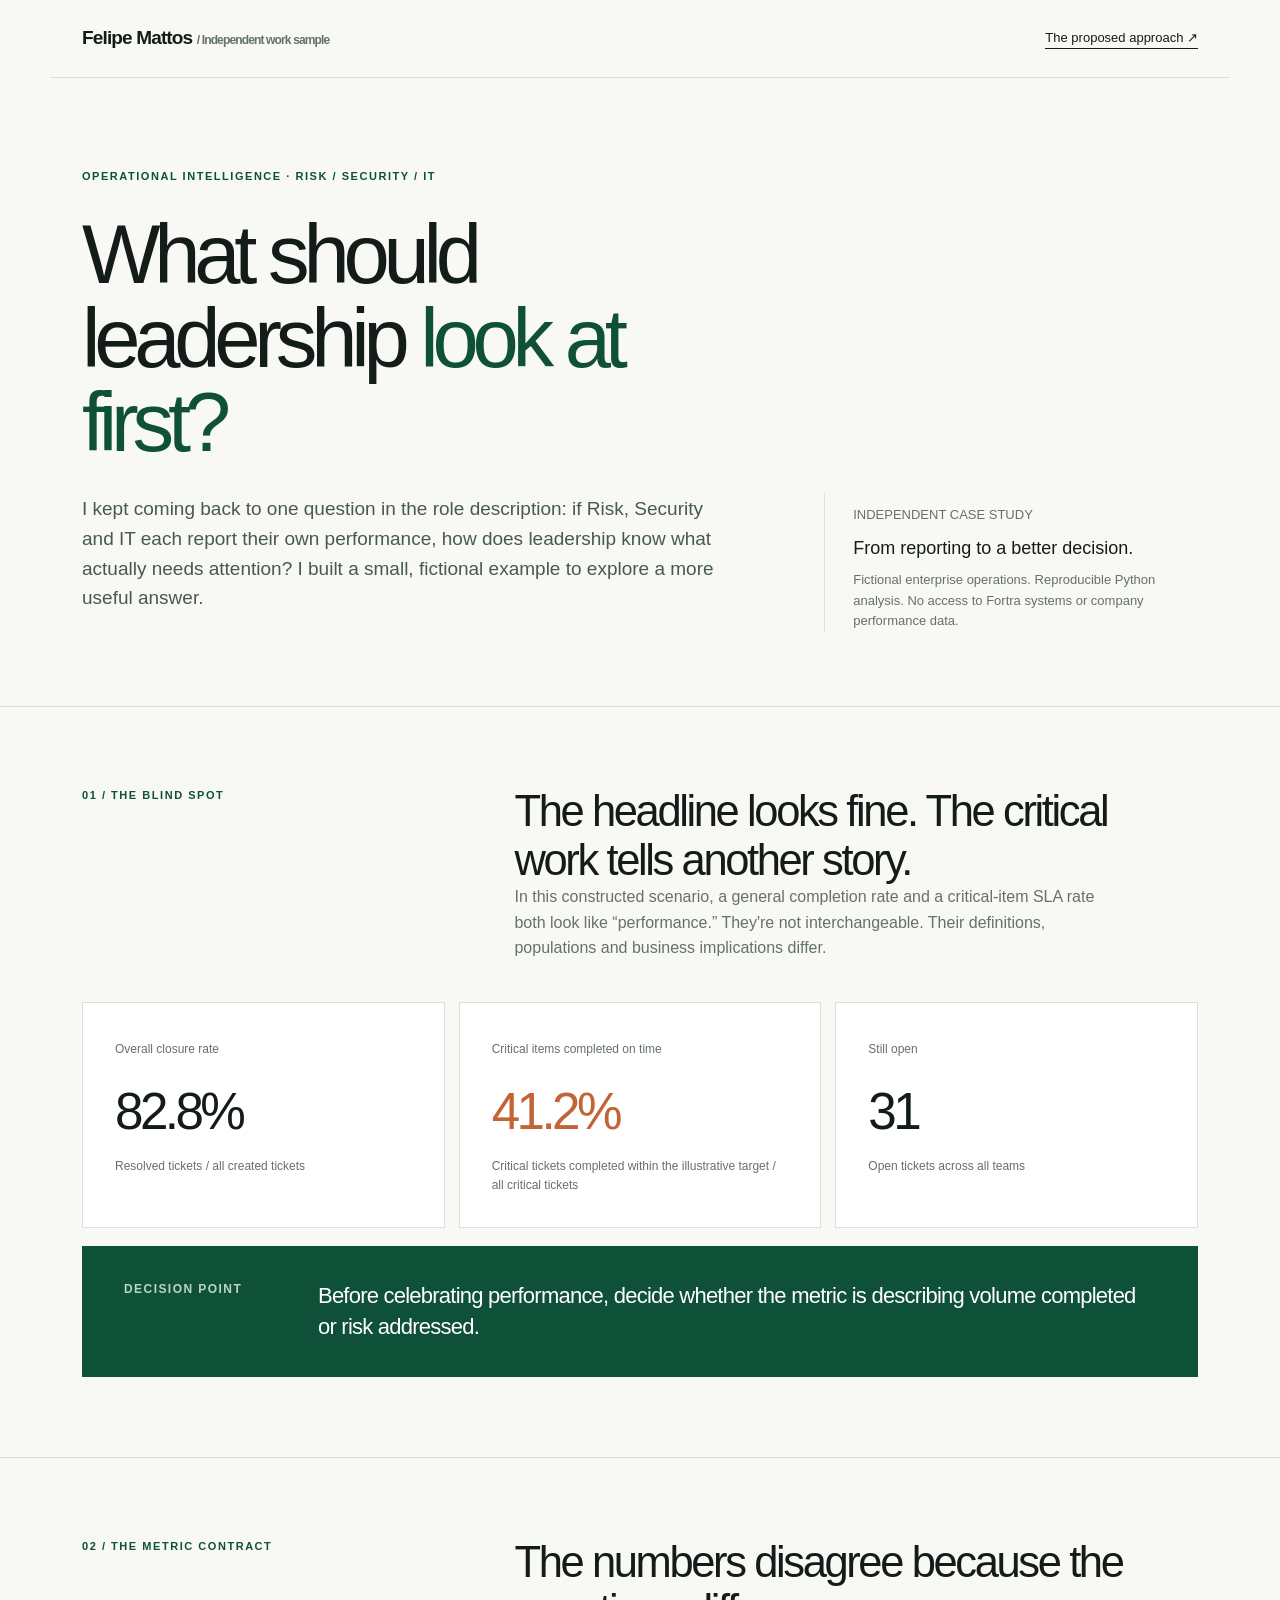
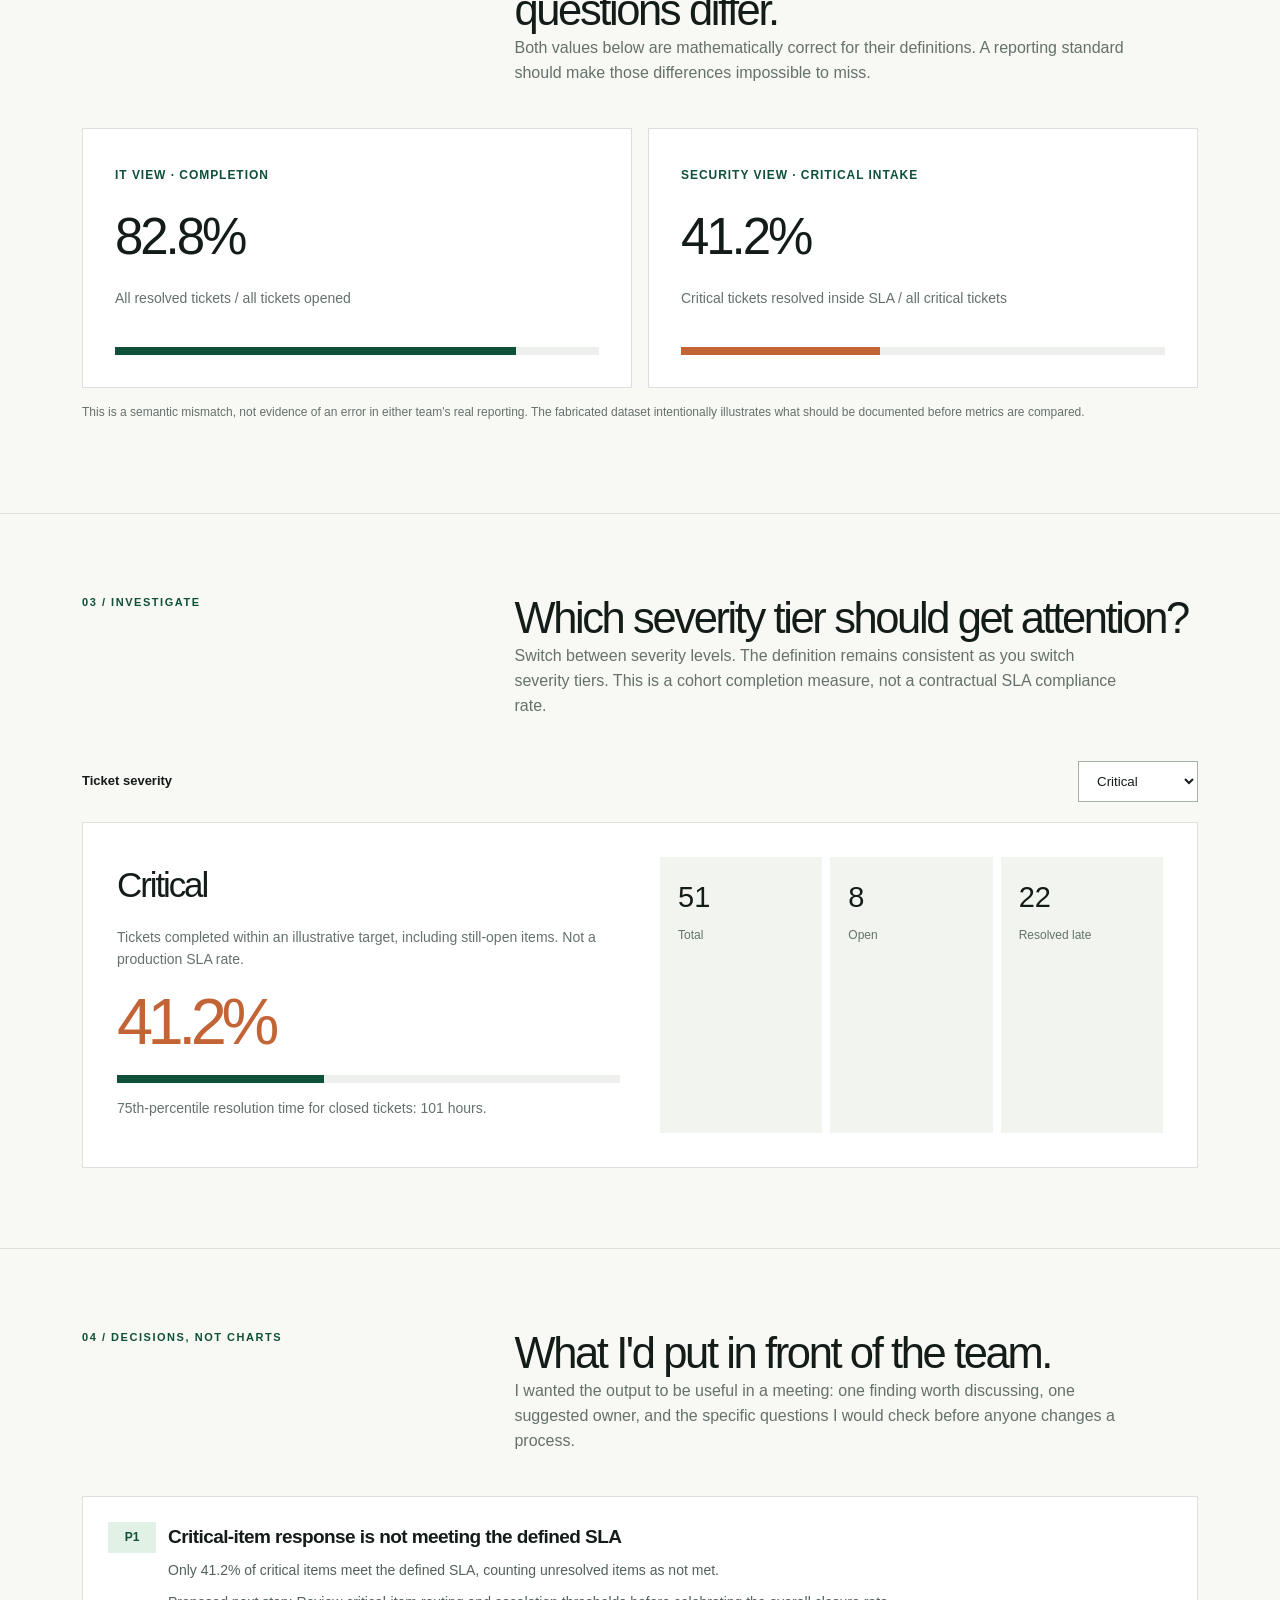
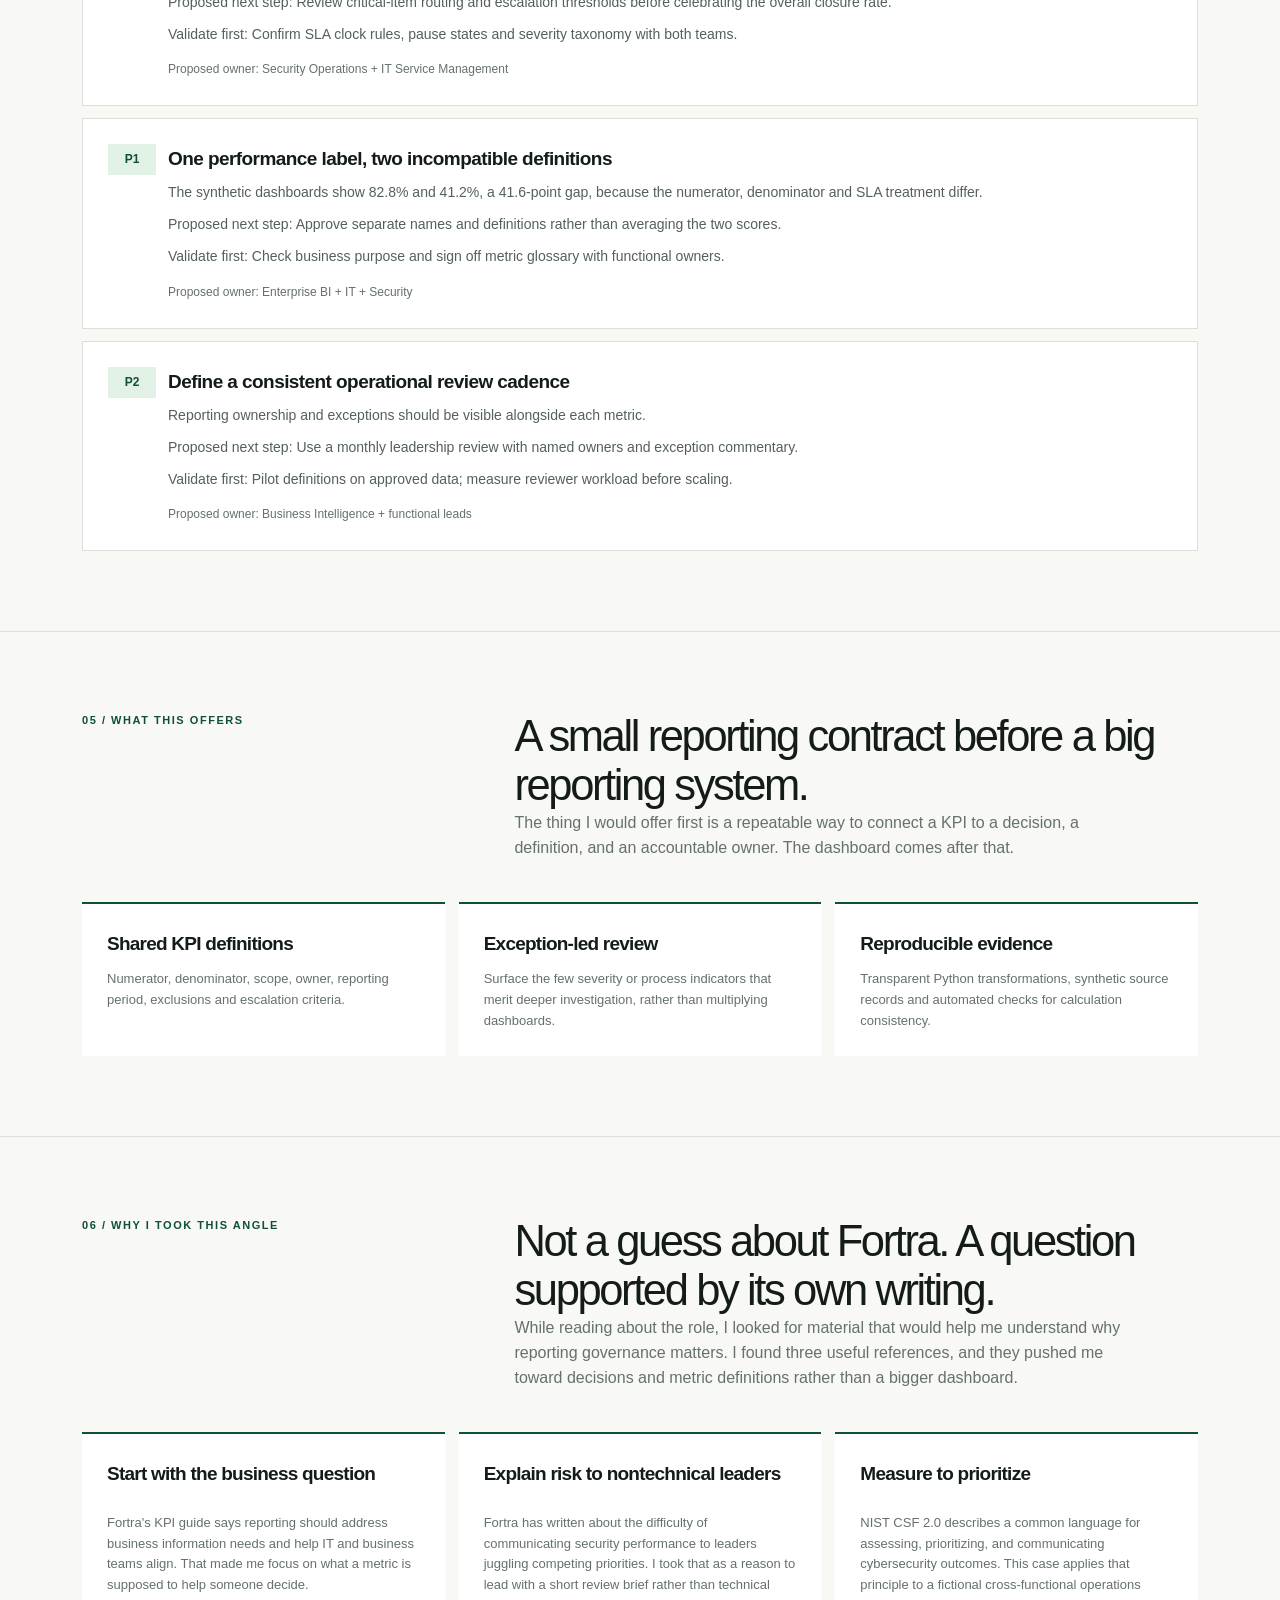
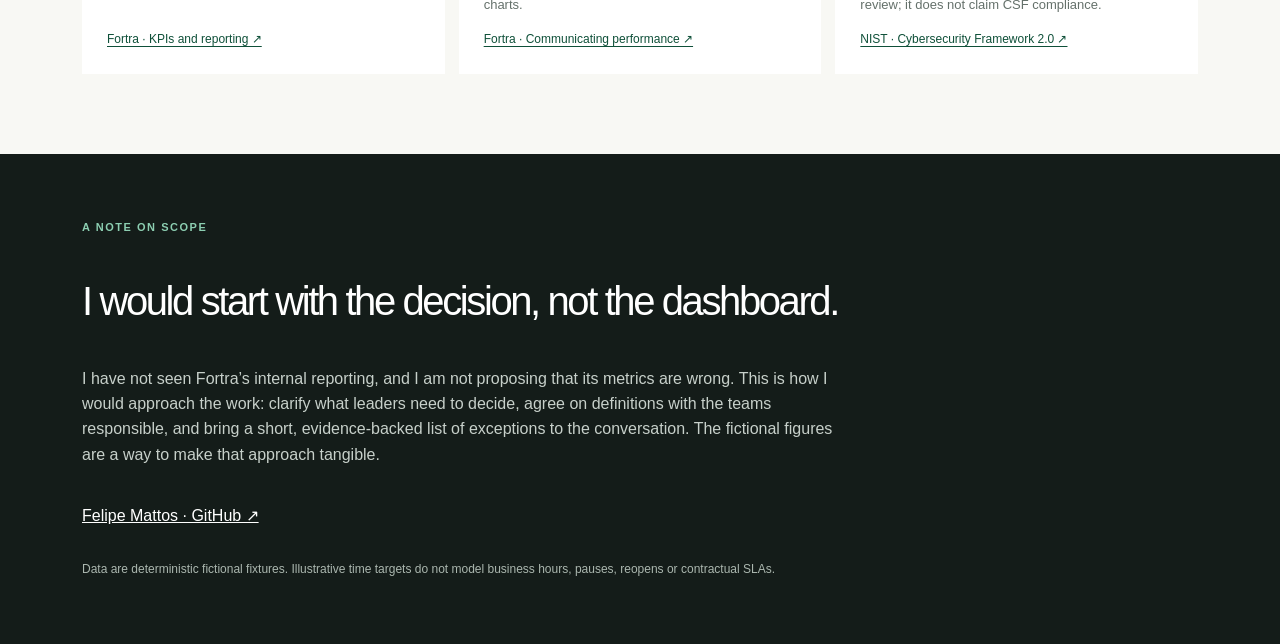
==== index.html @ 293306a9 "Publish decision-led BI case study with public research rationale and reproducible analysis" ====
<!doctype html><html lang="en"><head><meta charset="utf-8"><meta name="viewport" content="width=device-width, initial-scale=1"><meta name="description" content="A fictional cross-functional metrics governance case exploring what leadership should investigate before trusting a green KPI."><title>What should leadership look at first? — Felipe Mattos</title>
<style>
:root{--ink:#141c19;--muted:#65716b;--paper:#f8f8f4;--line:#dbe1da;--green:#0f5039;--light:#e2f1e5;--orange:#c36436;--white:#fff}*{box-sizing:border-box}html{scroll-behavior:smooth}body{margin:0;background:var(--paper);color:var(--ink);font:16px/1.58 Inter,Arial,Helvetica,sans-serif}a{color:inherit}button{font:inherit;cursor:pointer}button:focus-visible,a:focus-visible,select:focus-visible{outline:3px solid #da8b48;outline-offset:3px}.wrap{max-width:1180px;margin:auto;padding:0 32px}header{height:78px;border-bottom:1px solid var(--line);display:flex;align-items:center;justify-content:space-between}header strong{font-size:19px;letter-spacing:-.045em}header span{font-size:12px;color:var(--muted)}header a{text-decoration:none;font-size:13px;border-bottom:1px solid var(--ink)}.hero{padding:90px 0 74px;display:grid;grid-template-columns:1.3fr .7fr;gap:48px;align-items:end}.eyebrow{font-size:11px;font-weight:700;letter-spacing:.14em;text-transform:uppercase;color:var(--green)}h1{font-size:clamp(50px,6.5vw,91px);line-height:1.01;letter-spacing:-.075em;max-width:820px;font-weight:500;margin:28px 0 29px}h1 em{font-style:normal;color:var(--green)}.lede{font-size:19px;line-height:1.56;max-width:645px;color:#485950}.side{border-left:1px solid var(--line);padding:12px 0 0 28px;font-size:13px;color:var(--muted)}.side strong{display:block;color:var(--ink);font-size:18px;font-weight:500;margin:8px 0}section{padding:80px 0;border-top:1px solid var(--line)}.section-head{display:grid;grid-template-columns:.36fr .64fr;gap:48px;margin-bottom:42px}.section-head h2{font-size:clamp(30px,3.4vw,50px);letter-spacing:-.055em;font-weight:500;line-height:1.12;margin:0}.section-head p{color:var(--muted);max-width:610px;margin:0}.kpis{display:grid;grid-template-columns:repeat(3,1fr);gap:14px}.kpi{border:1px solid var(--line);background:#fff;padding:32px}.kpi span{font-size:12px;color:var(--muted)}.kpi strong{font-size:clamp(35px,4vw,60px);font-weight:500;letter-spacing:-.07em;line-height:1.2;display:block;margin:20px 0 15px}.kpi.alert strong{color:var(--orange)}.kpi p{font-size:12px;color:var(--muted);margin:0}.takeaway{background:var(--green);color:#fff;padding:34px 42px;margin-top:18px;display:grid;grid-template-columns:170px 1fr;gap:24px}.takeaway strong{font-size:12px;letter-spacing:.12em;text-transform:uppercase;color:#b9d6c4}.takeaway p{font-size:22px;letter-spacing:-.035em;line-height:1.43;margin:0}.metric-compare{display:grid;grid-template-columns:1fr 1fr;gap:16px}.metric-card{padding:32px;border:1px solid var(--line);background:#fff}.metric-card strong{display:block;font-size:51px;line-height:1.2;font-weight:500;letter-spacing:-.06em;margin:20px 0}.metric-card label{font-size:12px;text-transform:uppercase;letter-spacing:.08em;color:var(--green);font-weight:700}.metric-card p{font-size:14px;color:var(--muted);min-height:46px}.bar-track{height:8px;background:#edf0ec;overflow:hidden}.bar{height:100%;background:var(--green)}.metric-card:nth-child(2) .bar{background:var(--orange)}.note{font-size:12px;color:var(--muted);line-height:1.5;margin-top:15px}.filter-line{display:flex;align-items:center;justify-content:space-between;gap:15px;margin:0 0 20px}.filter-line label{font-size:13px;font-weight:600}select{padding:11px 36px 11px 14px;border:1px solid #a5b2a6;background:white;color:var(--ink)}.detail{background:#fff;border:1px solid var(--line);padding:34px;display:grid;grid-template-columns:1fr 1fr;gap:40px}.detail h3{font-size:35px;letter-spacing:-.06em;margin:0 0 7px;text-transform:capitalize;font-weight:500}.detail p{color:var(--muted);font-size:14px}.number{font-size:65px;letter-spacing:-.085em;line-height:1.15;color:var(--orange);margin:15px 0}.mini{display:grid;grid-template-columns:repeat(3,1fr);gap:8px}.mini div{background:#f1f4ef;padding:18px}.mini strong{display:block;font-size:29px;font-weight:500}.mini span{font-size:12px;color:var(--muted)}.actions{display:grid;gap:12px}.action{border:1px solid var(--line);background:white;padding:25px;display:grid;grid-template-columns:48px 1fr;gap:12px}.pill{background:var(--light);font-size:12px;font-weight:700;color:var(--green);align-self:start;text-align:center;padding:6px}.action h3{font-size:19px;letter-spacing:-.03em;margin:0 0 7px}.action p{margin:0 0 10px;font-size:14px;color:#536159}.action small{font-size:12px;color:var(--muted)}.deliver{display:grid;grid-template-columns:repeat(3,1fr);gap:14px}.deliver>div{padding:25px;border-top:2px solid var(--green);background:#fff}.deliver h3{margin:0 0 10px;font-size:19px;letter-spacing:-.04em}.deliver p{margin:0;color:var(--muted);font-size:13px}.references>div{display:flex;flex-direction:column;gap:14px}.references a{font-size:12px;color:var(--green);margin-top:auto;text-underline-offset:3px}.foot{background:var(--ink);color:white;padding:65px 0}.foot h2{font-size:40px;font-weight:500;letter-spacing:-.06em}.foot p{max-width:760px;color:#c7d0ca}.foot a{display:inline-block;margin-top:20px;color:#fff}.footer-note{font-size:12px;color:#abb7af;margin-top:32px}@media(max-width:760px){.wrap{padding:0 19px}.hero,.section-head,.detail{grid-template-columns:1fr}.hero{padding:65px 0}.side{border-left:0;border-top:1px solid var(--line);padding:15px 0}.kpis,.deliver{grid-template-columns:1fr}.metric-compare{grid-template-columns:1fr}.takeaway{grid-template-columns:1fr;padding:25px}.section-head{gap:15px}.detail{padding:23px}.mini{grid-template-columns:1fr 1fr}header span{display:none}section{padding:57px 0}}
</style></head><body><header class="wrap"><strong>Felipe Mattos <span> / Independent work sample</span></strong><a href="#approach">The proposed approach ↗</a></header><main><div class="wrap"><div class="hero"><div><div class="eyebrow">Operational intelligence · Risk / Security / IT</div><h1>What should leadership <em>look at first?</em></h1><p class="lede">I kept coming back to one question in the role description: if Risk, Security and IT each report their own performance, how does leadership know what actually needs attention? I built a small, fictional example to explore a more useful answer.</p></div><div class="side">INDEPENDENT CASE STUDY<strong>From reporting to a better decision.</strong>Fictional enterprise operations. Reproducible Python analysis. No access to Fortra systems or company performance data.</div></div></div>
<section><div class="wrap"><div class="section-head"><div class="eyebrow">01 / The blind spot</div><div><h2>The headline looks fine. The critical work tells another story.</h2><p>In this constructed scenario, a general completion rate and a critical-item SLA rate both look like “performance.” They're not interchangeable. Their definitions, populations and business implications differ.</p></div></div><div class="kpis"><div class="kpi"><span>Overall closure rate</span><strong id="overall">—</strong><p>Resolved tickets / all created tickets</p></div><div class="kpi alert"><span>Critical items completed on time</span><strong id="critical">—</strong><p>Critical tickets completed within the illustrative target / all critical tickets</p></div><div class="kpi"><span>Still open</span><strong id="backlog">—</strong><p>Open tickets across all teams</p></div></div><div class="takeaway"><strong>Decision point</strong><p>Before celebrating performance, decide whether the metric is describing volume completed or risk addressed.</p></div></div></section>
<section><div class="wrap"><div class="section-head"><div class="eyebrow">02 / The metric contract</div><div><h2>The numbers disagree because the questions differ.</h2><p>Both values below are mathematically correct for their definitions. A reporting standard should make those differences impossible to miss.</p></div></div><div class="metric-compare"><div class="metric-card"><label>IT view · Completion</label><strong id="metric-a">—</strong><p id="formula-a"></p><div class="bar-track"><div class="bar" id="bar-a"></div></div></div><div class="metric-card"><label>Security view · Critical intake</label><strong id="metric-b">—</strong><p id="formula-b"></p><div class="bar-track"><div class="bar" id="bar-b"></div></div></div></div><p class="note">This is a semantic mismatch, not evidence of an error in either team's real reporting. The fabricated dataset intentionally illustrates what should be documented before metrics are compared.</p></div></section>
<section><div class="wrap"><div class="section-head"><div class="eyebrow">03 / Investigate</div><div><h2>Which severity tier should get attention?</h2><p>Switch between severity levels. The definition remains consistent as you switch severity tiers. This is a cohort completion measure, not a contractual SLA compliance rate.</p></div></div><div class="filter-line"><label for="tier">Ticket severity</label><select id="tier"><option value="critical">Critical</option><option value="high">High</option><option value="medium">Medium</option><option value="low">Low</option></select></div><div class="detail"><div><h3 id="tier-name"></h3><p>Tickets completed within an illustrative target, including still-open items. Not a production SLA rate.</p><div class="number" id="tier-sla"></div><div class="bar-track"><div class="bar" id="tier-bar"></div></div><p id="tier-timing"></p></div><div class="mini"><div><strong id="tier-total"></strong><span>Total</span></div><div><strong id="tier-open"></strong><span>Open</span></div><div><strong id="tier-late"></strong><span>Resolved late</span></div></div></div></div></section>
<section id="approach"><div class="wrap"><div class="section-head"><div class="eyebrow">04 / Decisions, not charts</div><div><h2>What I'd put in front of the team.</h2><p>I wanted the output to be useful in a meeting: one finding worth discussing, one suggested owner, and the specific questions I would check before anyone changes a process.</p></div></div><div class="actions" id="actions"></div></div></section>
<section><div class="wrap"><div class="section-head"><div class="eyebrow">05 / What this offers</div><div><h2>A small reporting contract before a big reporting system.</h2><p>The thing I would offer first is a repeatable way to connect a KPI to a decision, a definition, and an accountable owner. The dashboard comes after that.</p></div></div><div class="deliver"><div><h3>Shared KPI definitions</h3><p>Numerator, denominator, scope, owner, reporting period, exclusions and escalation criteria.</p></div><div><h3>Exception-led review</h3><p>Surface the few severity or process indicators that merit deeper investigation, rather than multiplying dashboards.</p></div><div><h3>Reproducible evidence</h3><p>Transparent Python transformations, synthetic source records and automated checks for calculation consistency.</p></div></div></div></section>
<section id="why"><div class="wrap"><div class="section-head"><div class="eyebrow">06 / Why I took this angle</div><div><h2>Not a guess about Fortra. A question supported by its own writing.</h2><p>While reading about the role, I looked for material that would help me understand why reporting governance matters. I found three useful references, and they pushed me toward decisions and metric definitions rather than a bigger dashboard.</p></div></div><div class="deliver references"><div><h3>Start with the business question</h3><p>Fortra's KPI guide says reporting should address business information needs and help IT and business teams align. That made me focus on what a metric is supposed to help someone decide.</p><a href="https://www.fortra.com/resources/guides/key-performance-indicators-and-reporting-tools-success" target="_blank" rel="noopener noreferrer">Fortra · KPIs and reporting ↗</a></div><div><h3>Explain risk to nontechnical leaders</h3><p>Fortra has written about the difficulty of communicating security performance to leaders juggling competing priorities. I took that as a reason to lead with a short review brief rather than technical charts.</p><a href="https://www.fortra.com/blog/3-ways-peer-insight-peer-comparison-illustrates-cybersecurity-performance" target="_blank" rel="noopener noreferrer">Fortra · Communicating performance ↗</a></div><div><h3>Measure to prioritize</h3><p>NIST CSF 2.0 describes a common language for assessing, prioritizing, and communicating cybersecurity outcomes. This case applies that principle to a fictional cross-functional operations review; it does not claim CSF compliance.</p><a href="https://www.nist.gov/publications/nist-cybersecurity-framework-csf-20" target="_blank" rel="noopener noreferrer">NIST · Cybersecurity Framework 2.0 ↗</a></div></div></div></section></main>
<div class="foot"><div class="wrap"><div class="eyebrow" style="color:#8cceb1">A note on scope</div><h2>I would start with the decision, not the dashboard.</h2><p>I have not seen Fortra’s internal reporting, and I am not proposing that its metrics are wrong. This is how I would approach the work: clarify what leaders need to decide, agree on definitions with the teams responsible, and bring a short, evidence-backed list of exceptions to the conversation. The fictional figures are a way to make that approach tangible.</p><a href="https://github.com/felipervm/operational-metrics-intelligence." target="_blank" rel="noopener noreferrer">Felipe Mattos · GitHub ↗</a><div class="footer-note">Data are deterministic fictional fixtures. Illustrative time targets do not model business hours, pauses, reopens or contractual SLAs.</div></div></div>
<script id="payload" type="application/json">{"scope": "Entirely synthetic; hypothetical cross-functional operations, not Fortra data", "counts": {"records": 180, "resolved": 149, "open": 31}, "comparison": {"IT dashboard": {"numerator": 149, "denominator": 180, "definition": "All resolved tickets / all tickets opened", "value": 82.8}, "Security dashboard": {"numerator": 21, "denominator": 51, "definition": "Critical tickets resolved inside SLA / all critical tickets", "value": 41.2}}, "metric_gap_pp": 41.6, "severity": [{"severity": "critical", "total": 51, "resolved": 43, "open": 8, "late_resolved": 22, "sla_met_pct": 41.2, "p75_resolution_hours": 101.0}, {"severity": "high", "total": 52, "resolved": 43, "open": 9, "late_resolved": 4, "sla_met_pct": 75.0, "p75_resolution_hours": 100.0}, {"severity": "medium", "total": 51, "resolved": 41, "open": 10, "late_resolved": 1, "sla_met_pct": 78.4, "p75_resolution_hours": 118.0}, {"severity": "low", "total": 26, "resolved": 22, "open": 4, "late_resolved": 0, "sla_met_pct": 84.6, "p75_resolution_hours": 92.0}], "teams": [{"team": "IT", "total": 60, "open": 10, "resolved_pct": 83.3}, {"team": "Security", "total": 60, "open": 9, "resolved_pct": 85.0}, {"team": "Compliance", "total": 60, "open": 12, "resolved_pct": 80.0}], "findings": [{"priority": "P1", "title": "Critical-item response is not meeting the defined SLA", "observation": "Only 41.2% of critical items meet the defined SLA, counting unresolved items as not met.", "decision": "Review critical-item routing and escalation thresholds before celebrating the overall closure rate.", "proposed_owner": "Security Operations + IT Service Management", "evidence": "Severity-specific SLA cohort; fictional records", "validation": "Confirm SLA clock rules, pause states and severity taxonomy with both teams."}, {"priority": "P1", "title": "One performance label, two incompatible definitions", "observation": "The synthetic dashboards show 82.8% and 41.2%, a 41.6-point gap, because the numerator, denominator and SLA treatment differ.", "decision": "Approve separate names and definitions rather than averaging the two scores.", "proposed_owner": "Enterprise BI + IT + Security", "evidence": "Metric contract and dashboard reconciliation", "validation": "Check business purpose and sign off metric glossary with functional owners."}, {"priority": "P2", "title": "Define a consistent operational review cadence", "observation": "Reporting ownership and exceptions should be visible alongside each metric.", "decision": "Use a monthly leadership review with named owners and exception commentary.", "proposed_owner": "Business Intelligence + functional leads", "evidence": "Proposed operating model, not an observed company process", "validation": "Pilot definitions on approved data; measure reviewer workload before scaling."}]}</script><script>
const d=JSON.parse(document.getElementById('payload').textContent),q=s=>document.querySelector(s);const percent=x=>x.toFixed(1)+'%';q('#overall').textContent=percent(d.comparison['IT dashboard'].value);q('#critical').textContent=percent(d.comparison['Security dashboard'].value);q('#backlog').textContent=d.counts.open;q('#metric-a').textContent=percent(d.comparison['IT dashboard'].value);q('#metric-b').textContent=percent(d.comparison['Security dashboard'].value);q('#formula-a').textContent=d.comparison['IT dashboard'].definition;q('#formula-b').textContent=d.comparison['Security dashboard'].definition;q('#bar-a').style.width=d.comparison['IT dashboard'].value+'%';q('#bar-b').style.width=d.comparison['Security dashboard'].value+'%';function renderTier(){const x=d.severity.find(a=>a.severity===q('#tier').value);q('#tier-name').textContent=x.severity;q('#tier-sla').textContent=percent(x.sla_met_pct);q('#tier-bar').style.width=x.sla_met_pct+'%';q('#tier-total').textContent=x.total;q('#tier-open').textContent=x.open;q('#tier-late').textContent=x.late_resolved;q('#tier-timing').textContent='75th-percentile resolution time for closed tickets: '+x.p75_resolution_hours+' hours.'}q('#tier').addEventListener('change',renderTier);renderTier();d.findings.forEach(item=>{const el=document.createElement('article');el.className='action';const badge=document.createElement('span');badge.className='pill';badge.textContent=item.priority;const content=document.createElement('div'),h=document.createElement('h3'),obs=document.createElement('p'),next=document.createElement('p'),owner=document.createElement('small'),check=document.createElement('p');h.textContent=item.title;obs.textContent=item.observation;next.textContent='Proposed next step: '+item.decision;owner.textContent='Proposed owner: '+item.proposed_owner;check.textContent='Validate first: '+item.validation;content.append(h,obs,next,check,owner);el.append(badge,content);q('#actions').append(el)});
</script></body></html>
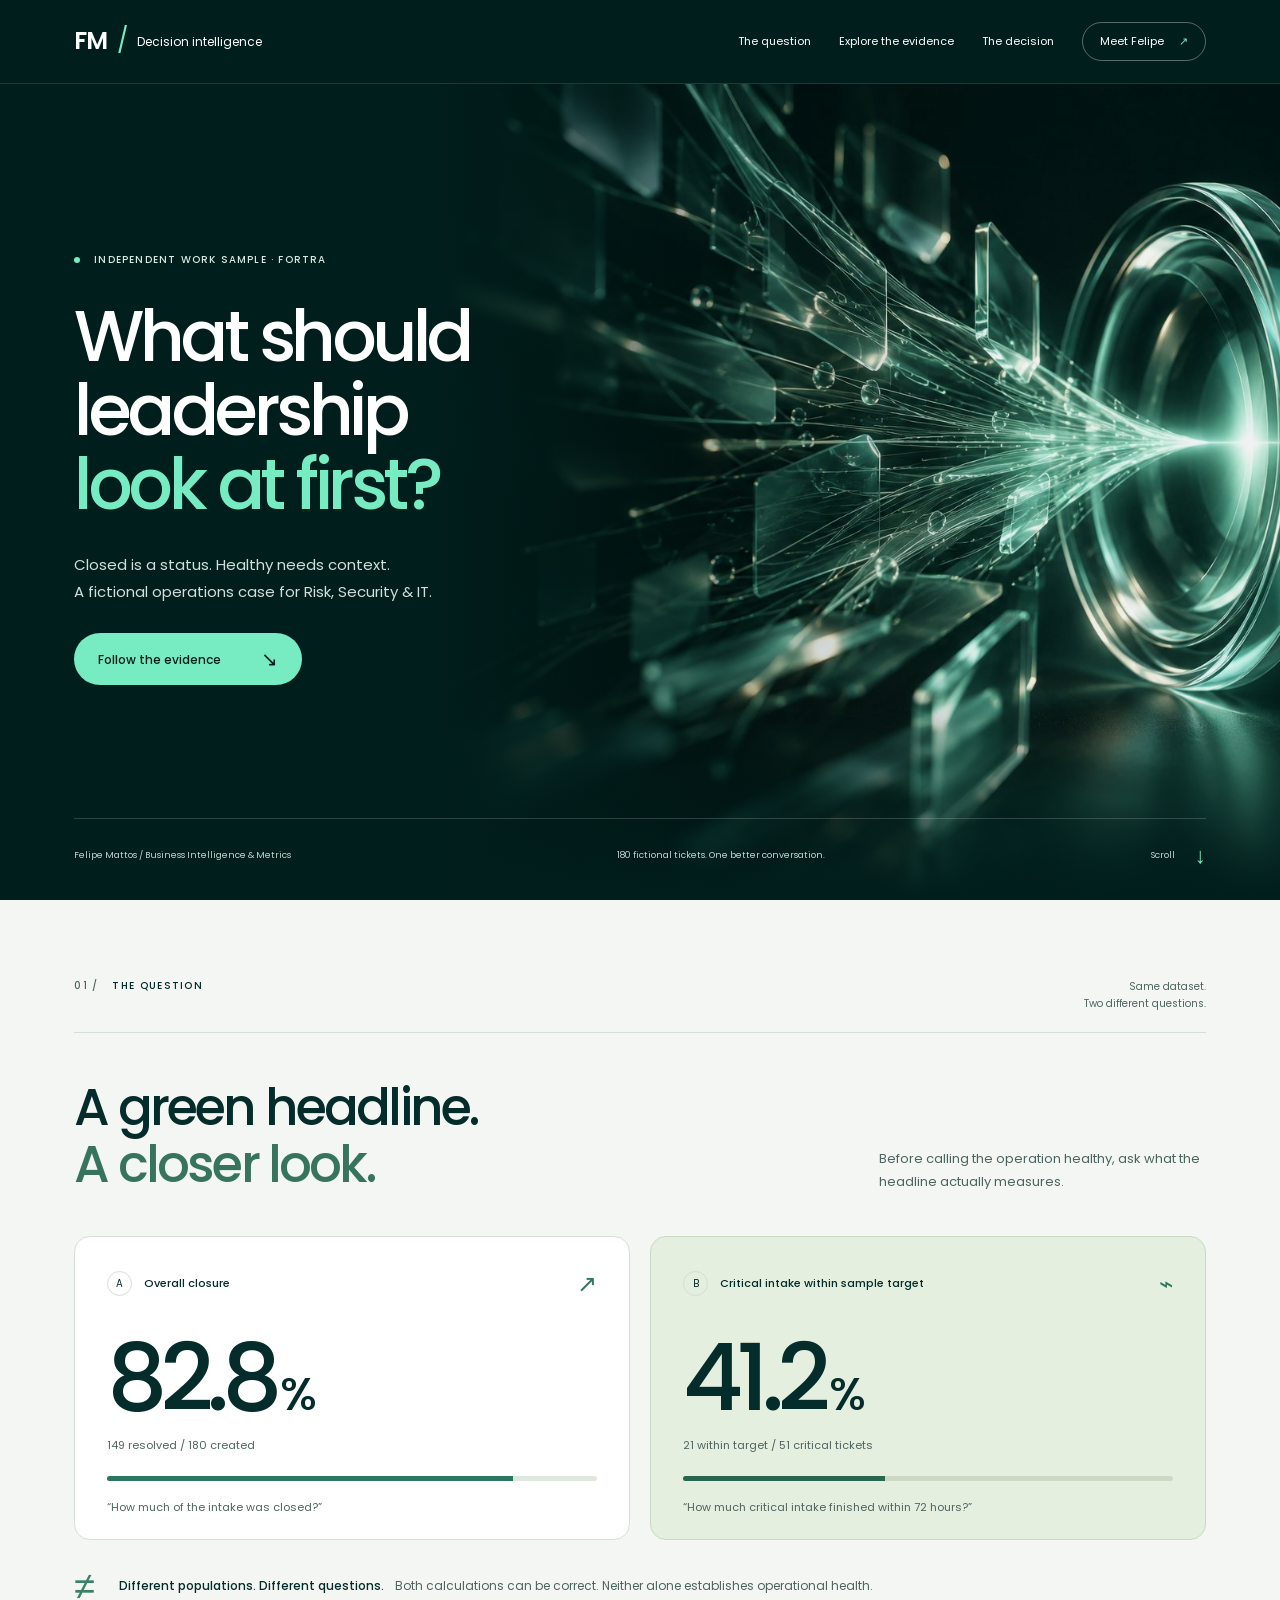
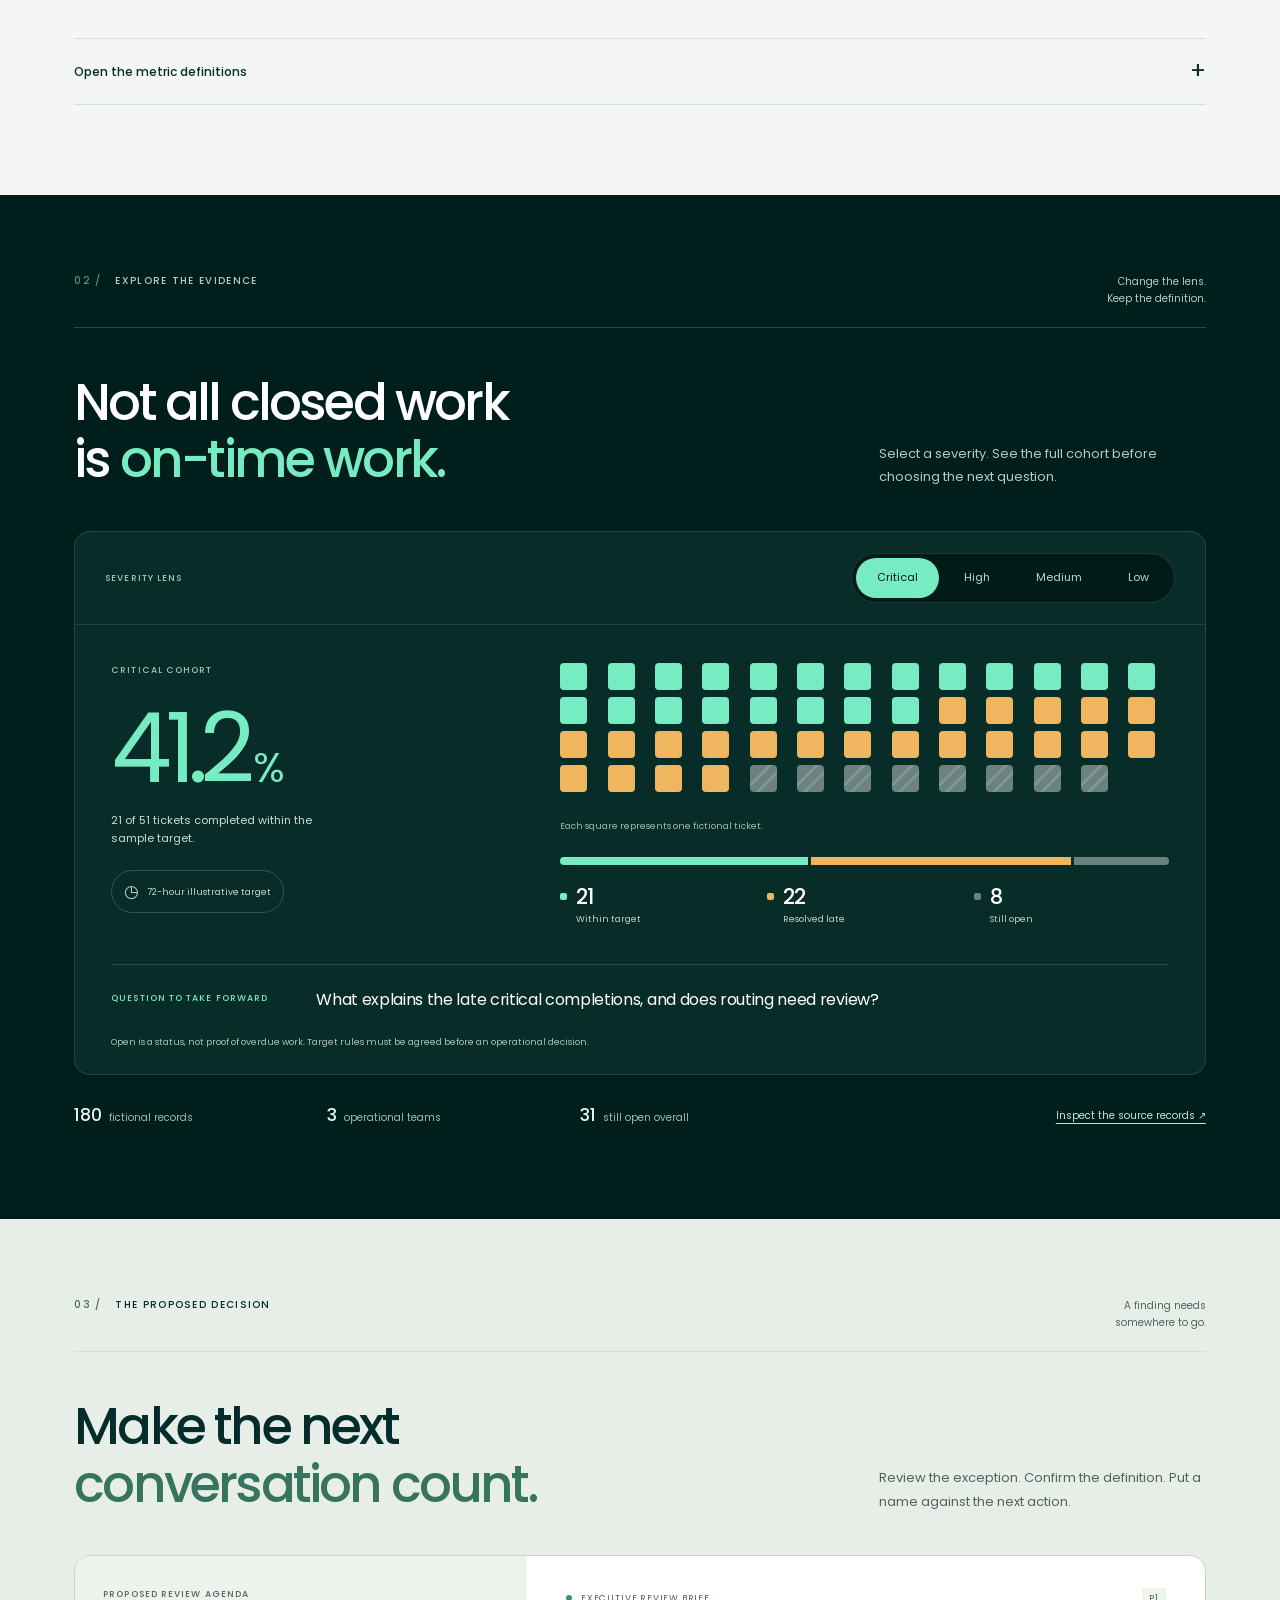
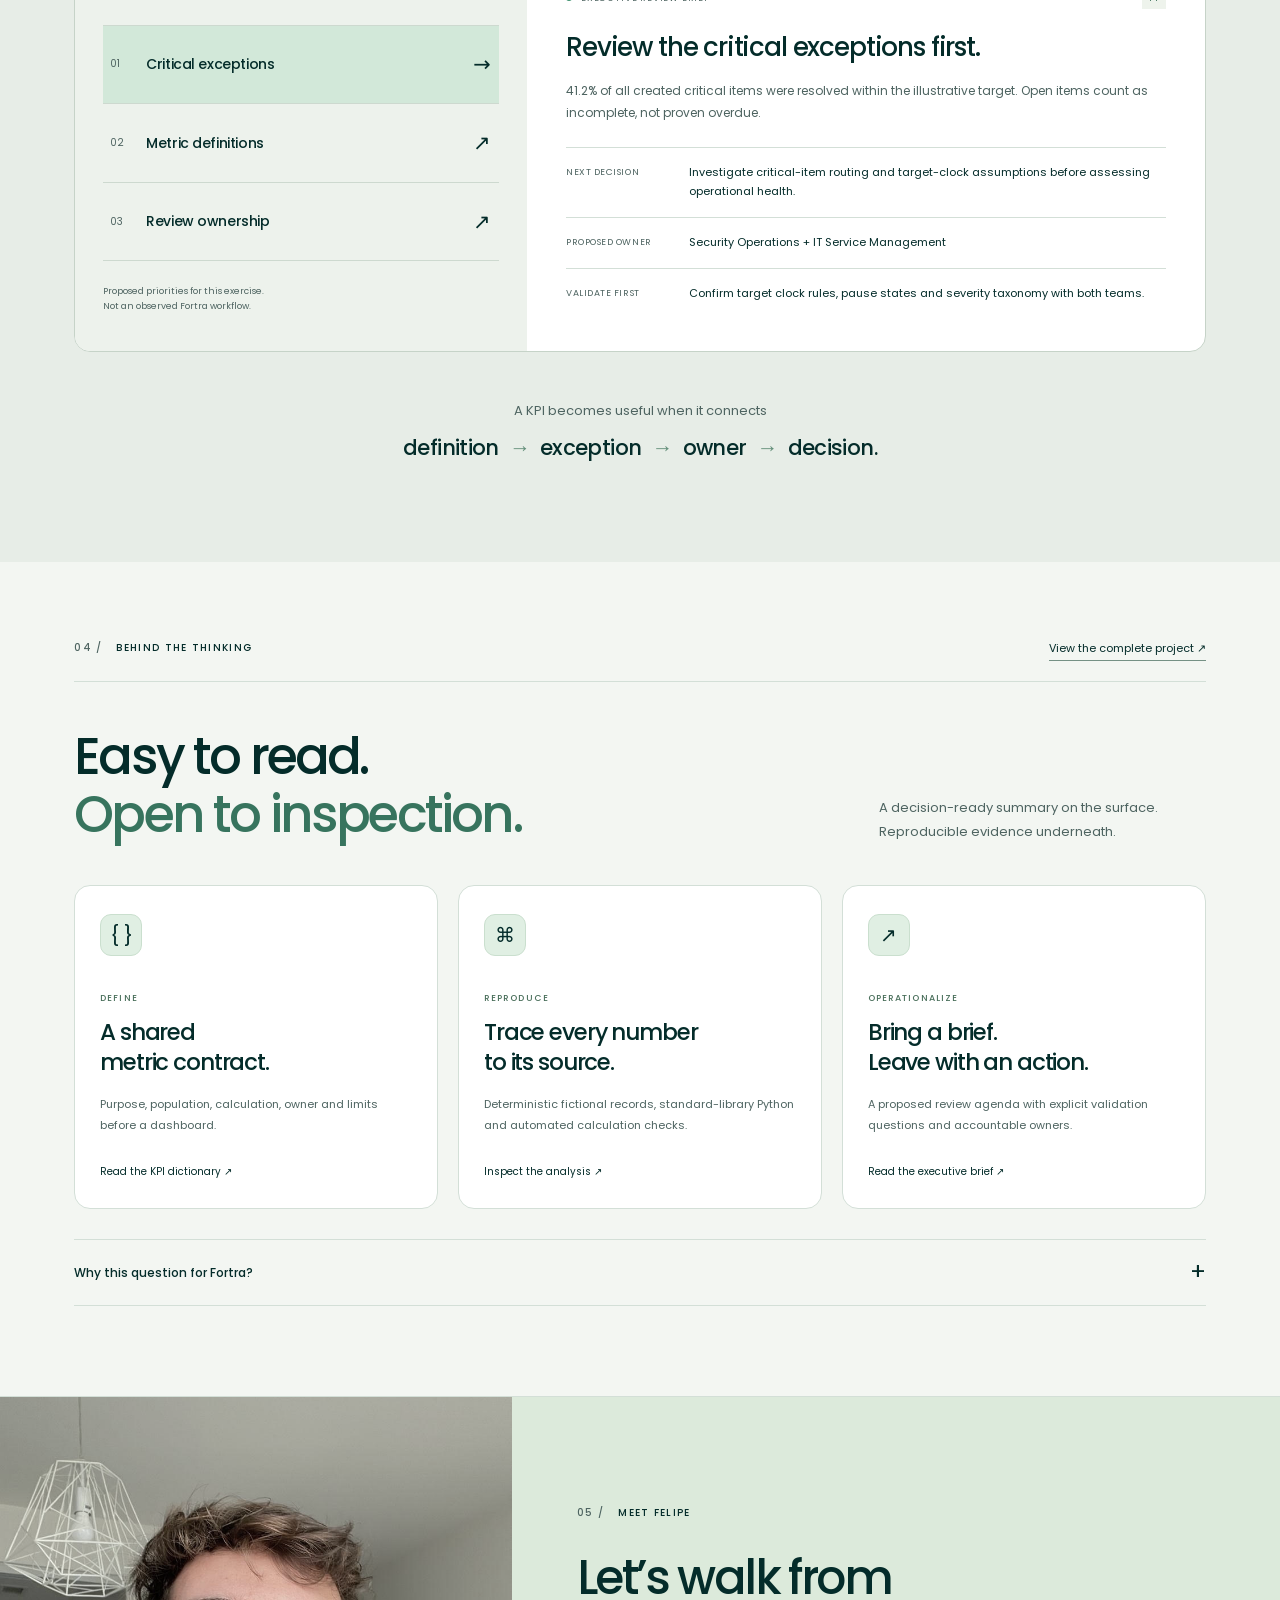
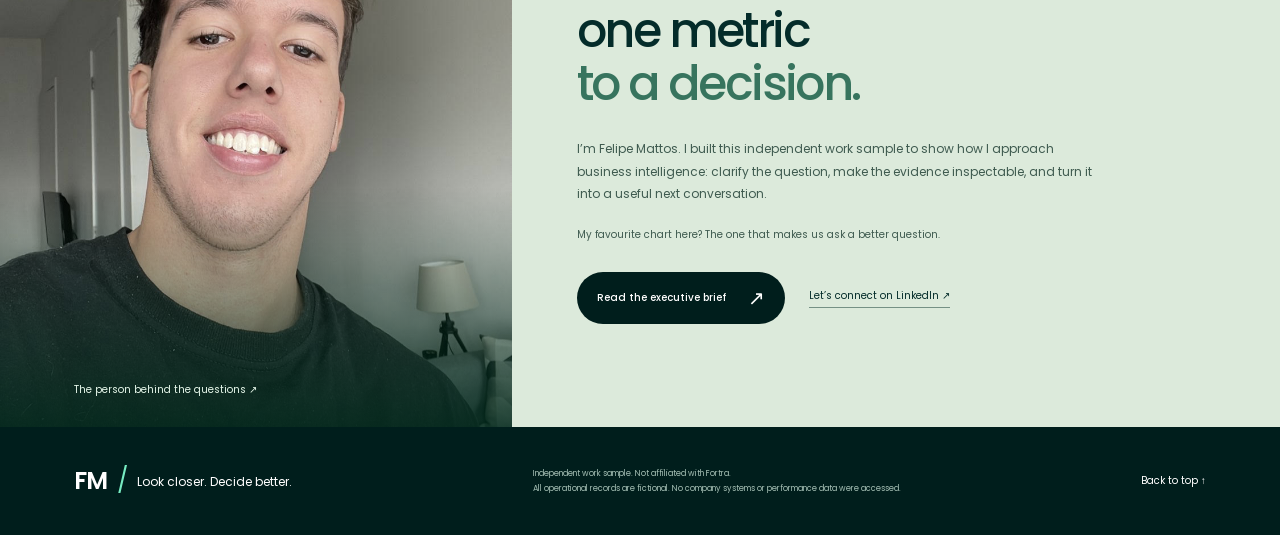
==== commit 8996637a: "Redesign executive metrics case with original artwork and interactive decision briefs" ====
--- a/index.html
+++ b/index.html
@@ -1,14 +1,139 @@
-<!doctype html><html lang="en"><head><meta charset="utf-8"><meta name="viewport" content="width=device-width, initial-scale=1"><meta name="description" content="A fictional cross-functional metrics governance case exploring what leadership should investigate before trusting a green KPI."><title>What should leadership look at first? — Felipe Mattos</title>
-<style>
-:root{--ink:#141c19;--muted:#65716b;--paper:#f8f8f4;--line:#dbe1da;--green:#0f5039;--light:#e2f1e5;--orange:#c36436;--white:#fff}*{box-sizing:border-box}html{scroll-behavior:smooth}body{margin:0;background:var(--paper);color:var(--ink);font:16px/1.58 Inter,Arial,Helvetica,sans-serif}a{color:inherit}button{font:inherit;cursor:pointer}button:focus-visible,a:focus-visible,select:focus-visible{outline:3px solid #da8b48;outline-offset:3px}.wrap{max-width:1180px;margin:auto;padding:0 32px}header{height:78px;border-bottom:1px solid var(--line);display:flex;align-items:center;justify-content:space-between}header strong{font-size:19px;letter-spacing:-.045em}header span{font-size:12px;color:var(--muted)}header a{text-decoration:none;font-size:13px;border-bottom:1px solid var(--ink)}.hero{padding:90px 0 74px;display:grid;grid-template-columns:1.3fr .7fr;gap:48px;align-items:end}.eyebrow{font-size:11px;font-weight:700;letter-spacing:.14em;text-transform:uppercase;color:var(--green)}h1{font-size:clamp(50px,6.5vw,91px);line-height:1.01;letter-spacing:-.075em;max-width:820px;font-weight:500;margin:28px 0 29px}h1 em{font-style:normal;color:var(--green)}.lede{font-size:19px;line-height:1.56;max-width:645px;color:#485950}.side{border-left:1px solid var(--line);padding:12px 0 0 28px;font-size:13px;color:var(--muted)}.side strong{display:block;color:var(--ink);font-size:18px;font-weight:500;margin:8px 0}section{padding:80px 0;border-top:1px solid var(--line)}.section-head{display:grid;grid-template-columns:.36fr .64fr;gap:48px;margin-bottom:42px}.section-head h2{font-size:clamp(30px,3.4vw,50px);letter-spacing:-.055em;font-weight:500;line-height:1.12;margin:0}.section-head p{color:var(--muted);max-width:610px;margin:0}.kpis{display:grid;grid-template-columns:repeat(3,1fr);gap:14px}.kpi{border:1px solid var(--line);background:#fff;padding:32px}.kpi span{font-size:12px;color:var(--muted)}.kpi strong{font-size:clamp(35px,4vw,60px);font-weight:500;letter-spacing:-.07em;line-height:1.2;display:block;margin:20px 0 15px}.kpi.alert strong{color:var(--orange)}.kpi p{font-size:12px;color:var(--muted);margin:0}.takeaway{background:var(--green);color:#fff;padding:34px 42px;margin-top:18px;display:grid;grid-template-columns:170px 1fr;gap:24px}.takeaway strong{font-size:12px;letter-spacing:.12em;text-transform:uppercase;color:#b9d6c4}.takeaway p{font-size:22px;letter-spacing:-.035em;line-height:1.43;margin:0}.metric-compare{display:grid;grid-template-columns:1fr 1fr;gap:16px}.metric-card{padding:32px;border:1px solid var(--line);background:#fff}.metric-card strong{display:block;font-size:51px;line-height:1.2;font-weight:500;letter-spacing:-.06em;margin:20px 0}.metric-card label{font-size:12px;text-transform:uppercase;letter-spacing:.08em;color:var(--green);font-weight:700}.metric-card p{font-size:14px;color:var(--muted);min-height:46px}.bar-track{height:8px;background:#edf0ec;overflow:hidden}.bar{height:100%;background:var(--green)}.metric-card:nth-child(2) .bar{background:var(--orange)}.note{font-size:12px;color:var(--muted);line-height:1.5;margin-top:15px}.filter-line{display:flex;align-items:center;justify-content:space-between;gap:15px;margin:0 0 20px}.filter-line label{font-size:13px;font-weight:600}select{padding:11px 36px 11px 14px;border:1px solid #a5b2a6;background:white;color:var(--ink)}.detail{background:#fff;border:1px solid var(--line);padding:34px;display:grid;grid-template-columns:1fr 1fr;gap:40px}.detail h3{font-size:35px;letter-spacing:-.06em;margin:0 0 7px;text-transform:capitalize;font-weight:500}.detail p{color:var(--muted);font-size:14px}.number{font-size:65px;letter-spacing:-.085em;line-height:1.15;color:var(--orange);margin:15px 0}.mini{display:grid;grid-template-columns:repeat(3,1fr);gap:8px}.mini div{background:#f1f4ef;padding:18px}.mini strong{display:block;font-size:29px;font-weight:500}.mini span{font-size:12px;color:var(--muted)}.actions{display:grid;gap:12px}.action{border:1px solid var(--line);background:white;padding:25px;display:grid;grid-template-columns:48px 1fr;gap:12px}.pill{background:var(--light);font-size:12px;font-weight:700;color:var(--green);align-self:start;text-align:center;padding:6px}.action h3{font-size:19px;letter-spacing:-.03em;margin:0 0 7px}.action p{margin:0 0 10px;font-size:14px;color:#536159}.action small{font-size:12px;color:var(--muted)}.deliver{display:grid;grid-template-columns:repeat(3,1fr);gap:14px}.deliver>div{padding:25px;border-top:2px solid var(--green);background:#fff}.deliver h3{margin:0 0 10px;font-size:19px;letter-spacing:-.04em}.deliver p{margin:0;color:var(--muted);font-size:13px}.references>div{display:flex;flex-direction:column;gap:14px}.references a{font-size:12px;color:var(--green);margin-top:auto;text-underline-offset:3px}.foot{background:var(--ink);color:white;padding:65px 0}.foot h2{font-size:40px;font-weight:500;letter-spacing:-.06em}.foot p{max-width:760px;color:#c7d0ca}.foot a{display:inline-block;margin-top:20px;color:#fff}.footer-note{font-size:12px;color:#abb7af;margin-top:32px}@media(max-width:760px){.wrap{padding:0 19px}.hero,.section-head,.detail{grid-template-columns:1fr}.hero{padding:65px 0}.side{border-left:0;border-top:1px solid var(--line);padding:15px 0}.kpis,.deliver{grid-template-columns:1fr}.metric-compare{grid-template-columns:1fr}.takeaway{grid-template-columns:1fr;padding:25px}.section-head{gap:15px}.detail{padding:23px}.mini{grid-template-columns:1fr 1fr}header span{display:none}section{padding:57px 0}}
-</style></head><body><header class="wrap"><strong>Felipe Mattos <span> / Independent work sample</span></strong><a href="#approach">The proposed approach ↗</a></header><main><div class="wrap"><div class="hero"><div><div class="eyebrow">Operational intelligence · Risk / Security / IT</div><h1>What should leadership <em>look at first?</em></h1><p class="lede">I kept coming back to one question in the role description: if Risk, Security and IT each report their own performance, how does leadership know what actually needs attention? I built a small, fictional example to explore a more useful answer.</p></div><div class="side">INDEPENDENT CASE STUDY<strong>From reporting to a better decision.</strong>Fictional enterprise operations. Reproducible Python analysis. No access to Fortra systems or company performance data.</div></div></div>
-<section><div class="wrap"><div class="section-head"><div class="eyebrow">01 / The blind spot</div><div><h2>The headline looks fine. The critical work tells another story.</h2><p>In this constructed scenario, a general completion rate and a critical-item SLA rate both look like “performance.” They're not interchangeable. Their definitions, populations and business implications differ.</p></div></div><div class="kpis"><div class="kpi"><span>Overall closure rate</span><strong id="overall">—</strong><p>Resolved tickets / all created tickets</p></div><div class="kpi alert"><span>Critical items completed on time</span><strong id="critical">—</strong><p>Critical tickets completed within the illustrative target / all critical tickets</p></div><div class="kpi"><span>Still open</span><strong id="backlog">—</strong><p>Open tickets across all teams</p></div></div><div class="takeaway"><strong>Decision point</strong><p>Before celebrating performance, decide whether the metric is describing volume completed or risk addressed.</p></div></div></section>
-<section><div class="wrap"><div class="section-head"><div class="eyebrow">02 / The metric contract</div><div><h2>The numbers disagree because the questions differ.</h2><p>Both values below are mathematically correct for their definitions. A reporting standard should make those differences impossible to miss.</p></div></div><div class="metric-compare"><div class="metric-card"><label>IT view · Completion</label><strong id="metric-a">—</strong><p id="formula-a"></p><div class="bar-track"><div class="bar" id="bar-a"></div></div></div><div class="metric-card"><label>Security view · Critical intake</label><strong id="metric-b">—</strong><p id="formula-b"></p><div class="bar-track"><div class="bar" id="bar-b"></div></div></div></div><p class="note">This is a semantic mismatch, not evidence of an error in either team's real reporting. The fabricated dataset intentionally illustrates what should be documented before metrics are compared.</p></div></section>
-<section><div class="wrap"><div class="section-head"><div class="eyebrow">03 / Investigate</div><div><h2>Which severity tier should get attention?</h2><p>Switch between severity levels. The definition remains consistent as you switch severity tiers. This is a cohort completion measure, not a contractual SLA compliance rate.</p></div></div><div class="filter-line"><label for="tier">Ticket severity</label><select id="tier"><option value="critical">Critical</option><option value="high">High</option><option value="medium">Medium</option><option value="low">Low</option></select></div><div class="detail"><div><h3 id="tier-name"></h3><p>Tickets completed within an illustrative target, including still-open items. Not a production SLA rate.</p><div class="number" id="tier-sla"></div><div class="bar-track"><div class="bar" id="tier-bar"></div></div><p id="tier-timing"></p></div><div class="mini"><div><strong id="tier-total"></strong><span>Total</span></div><div><strong id="tier-open"></strong><span>Open</span></div><div><strong id="tier-late"></strong><span>Resolved late</span></div></div></div></div></section>
-<section id="approach"><div class="wrap"><div class="section-head"><div class="eyebrow">04 / Decisions, not charts</div><div><h2>What I'd put in front of the team.</h2><p>I wanted the output to be useful in a meeting: one finding worth discussing, one suggested owner, and the specific questions I would check before anyone changes a process.</p></div></div><div class="actions" id="actions"></div></div></section>
-<section><div class="wrap"><div class="section-head"><div class="eyebrow">05 / What this offers</div><div><h2>A small reporting contract before a big reporting system.</h2><p>The thing I would offer first is a repeatable way to connect a KPI to a decision, a definition, and an accountable owner. The dashboard comes after that.</p></div></div><div class="deliver"><div><h3>Shared KPI definitions</h3><p>Numerator, denominator, scope, owner, reporting period, exclusions and escalation criteria.</p></div><div><h3>Exception-led review</h3><p>Surface the few severity or process indicators that merit deeper investigation, rather than multiplying dashboards.</p></div><div><h3>Reproducible evidence</h3><p>Transparent Python transformations, synthetic source records and automated checks for calculation consistency.</p></div></div></div></section>
-<section id="why"><div class="wrap"><div class="section-head"><div class="eyebrow">06 / Why I took this angle</div><div><h2>Not a guess about Fortra. A question supported by its own writing.</h2><p>While reading about the role, I looked for material that would help me understand why reporting governance matters. I found three useful references, and they pushed me toward decisions and metric definitions rather than a bigger dashboard.</p></div></div><div class="deliver references"><div><h3>Start with the business question</h3><p>Fortra's KPI guide says reporting should address business information needs and help IT and business teams align. That made me focus on what a metric is supposed to help someone decide.</p><a href="https://www.fortra.com/resources/guides/key-performance-indicators-and-reporting-tools-success" target="_blank" rel="noopener noreferrer">Fortra · KPIs and reporting ↗</a></div><div><h3>Explain risk to nontechnical leaders</h3><p>Fortra has written about the difficulty of communicating security performance to leaders juggling competing priorities. I took that as a reason to lead with a short review brief rather than technical charts.</p><a href="https://www.fortra.com/blog/3-ways-peer-insight-peer-comparison-illustrates-cybersecurity-performance" target="_blank" rel="noopener noreferrer">Fortra · Communicating performance ↗</a></div><div><h3>Measure to prioritize</h3><p>NIST CSF 2.0 describes a common language for assessing, prioritizing, and communicating cybersecurity outcomes. This case applies that principle to a fictional cross-functional operations review; it does not claim CSF compliance.</p><a href="https://www.nist.gov/publications/nist-cybersecurity-framework-csf-20" target="_blank" rel="noopener noreferrer">NIST · Cybersecurity Framework 2.0 ↗</a></div></div></div></section></main>
-<div class="foot"><div class="wrap"><div class="eyebrow" style="color:#8cceb1">A note on scope</div><h2>I would start with the decision, not the dashboard.</h2><p>I have not seen Fortra’s internal reporting, and I am not proposing that its metrics are wrong. This is how I would approach the work: clarify what leaders need to decide, agree on definitions with the teams responsible, and bring a short, evidence-backed list of exceptions to the conversation. The fictional figures are a way to make that approach tangible.</p><a href="https://github.com/felipervm/operational-metrics-intelligence." target="_blank" rel="noopener noreferrer">Felipe Mattos · GitHub ↗</a><div class="footer-note">Data are deterministic fictional fixtures. Illustrative time targets do not model business hours, pauses, reopens or contractual SLAs.</div></div></div>
-<script id="payload" type="application/json">{"scope": "Entirely synthetic; hypothetical cross-functional operations, not Fortra data", "counts": {"records": 180, "resolved": 149, "open": 31}, "comparison": {"IT dashboard": {"numerator": 149, "denominator": 180, "definition": "All resolved tickets / all tickets opened", "value": 82.8}, "Security dashboard": {"numerator": 21, "denominator": 51, "definition": "Critical tickets resolved inside SLA / all critical tickets", "value": 41.2}}, "metric_gap_pp": 41.6, "severity": [{"severity": "critical", "total": 51, "resolved": 43, "open": 8, "late_resolved": 22, "sla_met_pct": 41.2, "p75_resolution_hours": 101.0}, {"severity": "high", "total": 52, "resolved": 43, "open": 9, "late_resolved": 4, "sla_met_pct": 75.0, "p75_resolution_hours": 100.0}, {"severity": "medium", "total": 51, "resolved": 41, "open": 10, "late_resolved": 1, "sla_met_pct": 78.4, "p75_resolution_hours": 118.0}, {"severity": "low", "total": 26, "resolved": 22, "open": 4, "late_resolved": 0, "sla_met_pct": 84.6, "p75_resolution_hours": 92.0}], "teams": [{"team": "IT", "total": 60, "open": 10, "resolved_pct": 83.3}, {"team": "Security", "total": 60, "open": 9, "resolved_pct": 85.0}, {"team": "Compliance", "total": 60, "open": 12, "resolved_pct": 80.0}], "findings": [{"priority": "P1", "title": "Critical-item response is not meeting the defined SLA", "observation": "Only 41.2% of critical items meet the defined SLA, counting unresolved items as not met.", "decision": "Review critical-item routing and escalation thresholds before celebrating the overall closure rate.", "proposed_owner": "Security Operations + IT Service Management", "evidence": "Severity-specific SLA cohort; fictional records", "validation": "Confirm SLA clock rules, pause states and severity taxonomy with both teams."}, {"priority": "P1", "title": "One performance label, two incompatible definitions", "observation": "The synthetic dashboards show 82.8% and 41.2%, a 41.6-point gap, because the numerator, denominator and SLA treatment differ.", "decision": "Approve separate names and definitions rather than averaging the two scores.", "proposed_owner": "Enterprise BI + IT + Security", "evidence": "Metric contract and dashboard reconciliation", "validation": "Check business purpose and sign off metric glossary with functional owners."}, {"priority": "P2", "title": "Define a consistent operational review cadence", "observation": "Reporting ownership and exceptions should be visible alongside each metric.", "decision": "Use a monthly leadership review with named owners and exception commentary.", "proposed_owner": "Business Intelligence + functional leads", "evidence": "Proposed operating model, not an observed company process", "validation": "Pilot definitions on approved data; measure reviewer workload before scaling."}]}</script><script>
-const d=JSON.parse(document.getElementById('payload').textContent),q=s=>document.querySelector(s);const percent=x=>x.toFixed(1)+'%';q('#overall').textContent=percent(d.comparison['IT dashboard'].value);q('#critical').textContent=percent(d.comparison['Security dashboard'].value);q('#backlog').textContent=d.counts.open;q('#metric-a').textContent=percent(d.comparison['IT dashboard'].value);q('#metric-b').textContent=percent(d.comparison['Security dashboard'].value);q('#formula-a').textContent=d.comparison['IT dashboard'].definition;q('#formula-b').textContent=d.comparison['Security dashboard'].definition;q('#bar-a').style.width=d.comparison['IT dashboard'].value+'%';q('#bar-b').style.width=d.comparison['Security dashboard'].value+'%';function renderTier(){const x=d.severity.find(a=>a.severity===q('#tier').value);q('#tier-name').textContent=x.severity;q('#tier-sla').textContent=percent(x.sla_met_pct);q('#tier-bar').style.width=x.sla_met_pct+'%';q('#tier-total').textContent=x.total;q('#tier-open').textContent=x.open;q('#tier-late').textContent=x.late_resolved;q('#tier-timing').textContent='75th-percentile resolution time for closed tickets: '+x.p75_resolution_hours+' hours.'}q('#tier').addEventListener('change',renderTier);renderTier();d.findings.forEach(item=>{const el=document.createElement('article');el.className='action';const badge=document.createElement('span');badge.className='pill';badge.textContent=item.priority;const content=document.createElement('div'),h=document.createElement('h3'),obs=document.createElement('p'),next=document.createElement('p'),owner=document.createElement('small'),check=document.createElement('p');h.textContent=item.title;obs.textContent=item.observation;next.textContent='Proposed next step: '+item.decision;owner.textContent='Proposed owner: '+item.proposed_owner;check.textContent='Validate first: '+item.validation;content.append(h,obs,next,check,owner);el.append(badge,content);q('#actions').append(el)});
-</script></body></html>+<!doctype html>
+<html lang="en"><head><meta charset="utf-8"><meta name="viewport" content="width=device-width, initial-scale=1"><meta name="theme-color" content="#001e1c"><meta name="description" content="An independent work sample by Felipe Mattos connecting operational metrics to definitions, exceptions and accountable decisions. Entirely fictional data."><title>Look closer. Decide better. — Felipe Mattos</title><style>@font-face{font-family:Poppins;font-style:normal;font-weight:400;font-display:swap;src:url([data-uri]) format('woff2')}@font-face{font-family:Poppins;font-style:normal;font-weight:500;font-display:swap;src:url([data-uri]) format('woff2')}@font-face{font-family:Poppins;font-style:normal;font-weight:600;font-display:swap;src:url([data-uri]) format('woff2')}@font-face{font-family:Poppins;font-style:normal;font-weight:700;font-display:swap;src:url([data-uri]) format('woff2')}:root{--ink:#042c2a;--deep:#001e1c;--mint:#77ecc2;--paper:#f3f6f2;--amber:#efb65f;--muted:#4e6461;--line:#d3dfd7;--white:#fff;--slate:#6b827f;--radius:16px;--gutter:clamp(22px,5.8vw,94px)}
+*{box-sizing:border-box}html{scroll-behavior:smooth;scroll-padding-top:92px}body{margin:0;background:var(--paper);color:var(--ink);font-family:Poppins,"Avenir Next",Arial,sans-serif;font-size:15px;line-height:1.6;-webkit-font-smoothing:antialiased}button,a{-webkit-tap-highlight-color:transparent}a{color:inherit}button{font:inherit;cursor:pointer}button:focus-visible,a:focus-visible,summary:focus-visible,[tabindex="0"]:focus-visible{outline:3px solid #c57d24;outline-offset:5px}img{display:block;max-width:100%}h1,h2,h3,p{margin-top:0}h1,h2,h3{font-weight:500}em{font-style:normal}button{border:0}a{text-underline-offset:4px}::selection{background:var(--mint);color:var(--deep)}.skip-link{position:fixed;top:10px;left:20px;z-index:100;background:var(--mint);padding:12px;transform:translateY(-150%)}.skip-link:focus{transform:translateY(0)}
+.site-header{height:84px;padding:0 var(--gutter);display:flex;justify-content:space-between;align-items:center;gap:28px;background:var(--deep);color:var(--white);position:sticky;top:0;z-index:20;border-bottom:1px solid #ffffff1f}.wordmark{display:flex;align-items:center;gap:10px;text-decoration:none;white-space:nowrap;font-size:24px;font-weight:600;letter-spacing:-1px}.wordmark>span:first-child{color:var(--mint);font-weight:400}.wordmark-title{font-size:12px;letter-spacing:0;font-weight:400}.site-header nav{display:flex;align-items:center;gap:28px}.site-header nav a{font-size:11px;text-decoration:none;position:relative}.site-header nav a:after{content:"";position:absolute;left:0;right:100%;bottom:-6px;height:1px;background:var(--mint);transition:right .25s}.site-header nav a:hover:after,.site-header nav a[aria-current="location"]:after{right:0}.site-header nav .nav-contact{border:1px solid #ffffff57;border-radius:100px;padding:10px 17px}.nav-contact span{margin-left:12px;color:var(--mint)}.menu-toggle{display:none}.hero{background:var(--deep);color:var(--white);min-height:720px;min-height:min(850px,calc(100svh - 84px));position:relative;overflow:hidden;display:flex;align-items:center;padding:65px var(--gutter) 112px}.hero-art{position:absolute;inset:0 0 0 34%;isolation:isolate;overflow:hidden}.hero-art:after{content:"";position:absolute;inset:0;background:linear-gradient(90deg,var(--deep),#001e1c33 35%,transparent 65%),linear-gradient(0deg,var(--deep),transparent 25%)}.hero-art img{width:100%;height:100%;object-fit:cover;object-position:62% center;opacity:.95;animation:art-drift 14s ease-in-out infinite alternate}.hero-content{position:relative;z-index:2;max-width:780px}.eyebrow{text-transform:uppercase;font-size:10px;font-weight:500;letter-spacing:.13em;display:flex;align-items:center;gap:14px;line-height:1.6;margin-bottom:0}.eyebrow>span{color:var(--muted)}.hero-eyebrow{color:#d6e9e2;font-size:10px;letter-spacing:.12em;margin-bottom:32px}.status-dot{display:inline-block;flex:0 0 6px;width:6px;height:6px;border-radius:50%;background:var(--mint)}h1{font-size:clamp(45px,5.5vw,82px);letter-spacing:-.064em;line-height:1.055;margin:0 0 29px;max-width:750px}h1 em{color:var(--mint)}.hero-description{font-size:15px;line-height:1.8;color:#d0dfd9;max-width:470px;margin-bottom:28px}.button{display:inline-flex;align-items:center;justify-content:space-between;gap:40px;padding:15px 24px;min-height:52px;border-radius:100px;text-decoration:none;font-size:12px;font-weight:500;transition:background .25s,transform .25s}.button:hover{transform:translateY(-3px)}.button span{font-size:20px;line-height:1}.button-light{background:var(--mint);color:var(--deep)}.button-light:hover{background:#b3ffe4}.button-dark{background:var(--deep);color:var(--white)}.button-dark:hover{background:#145b4b}.hero-bottom{position:absolute;left:var(--gutter);right:var(--gutter);bottom:27px;display:flex;align-items:center;justify-content:space-between;border-top:1px solid #ffffff2c;padding-top:19px;color:#c0d4ce;font-size:9px;gap:20px}.hero-bottom>a{text-decoration:none;display:flex;gap:20px;align-items:center}.hero-bottom>a span{font-size:22px;color:var(--mint)}.art-orbit{position:absolute;z-index:-1;border:1px solid #77ecc22a;border-radius:50%;width:72%;aspect-ratio:1;right:0;top:10%;transform:rotate(-20deg);animation:orbit 22s linear infinite}.orbit-two{width:52%;right:15%;top:23%;animation-direction:reverse}
+.section{padding:78px var(--gutter) 90px}.section-top{display:flex;justify-content:space-between;align-items:flex-start;gap:30px;border-bottom:1px solid var(--line);padding-bottom:20px;margin-bottom:46px}.section-aside{font-size:10px;line-height:1.7;color:var(--muted);margin:0;text-align:right}.heading-row{display:grid;grid-template-columns:1.5fr .65fr;gap:50px;align-items:end;margin-bottom:42px}h2{font-size:clamp(32px,4vw,58px);line-height:1.12;letter-spacing:-.055em;margin:0}h2 em{color:#37745e}.section-intro{font-size:13px;color:var(--muted);line-height:1.8;margin:0;max-width:340px;justify-self:end}.metric-pair{display:grid;grid-template-columns:1fr 1fr;gap:20px}.headline-metric{background:#fff;border:1px solid var(--line);border-radius:var(--radius);padding:28px 32px 22px}.metric-top{display:flex;align-items:center;gap:12px}.metric-top p{font-size:11px;font-weight:500;margin:0;flex:1}.metric-index{font-size:10px;border:1px solid var(--line);border-radius:50%;width:25px;height:25px;display:grid;place-items:center}.metric-symbol{font-size:24px;color:#33755e}.big-number{font-size:clamp(68px,7.3vw,108px);line-height:1.1;letter-spacing:-.075em;margin:24px 0 7px;font-weight:500;font-variant-numeric:tabular-nums}.big-number span{font-size:.5em;letter-spacing:-.06em;margin-left:5px}.critical-metric{background:#e5efdf;border-color:#cad9c2}.metric-fraction{font-size:11px;color:var(--muted);margin:0 0 22px}.metric-track{height:5px;background:#dfe7df;overflow:hidden;border-radius:6px}.metric-track>span{display:block;height:100%;background:#2c7561;width:0;transition:width 1s}.critical-metric .metric-track{background:#ccd9c5}.critical-metric .metric-track>span{background:#29664e}.metric-question{font-size:11px;margin:18px 0 0;color:var(--muted)}.comparison-note{display:flex;align-items:center;gap:24px;margin:27px 0 33px}.comparison-note>span{font-size:38px;line-height:1;color:#3c816b}.comparison-note p{font-size:12px;margin:0;color:var(--muted)}.comparison-note strong{color:var(--ink);font-weight:500;margin-right:8px}details{border-top:1px solid var(--line);border-bottom:1px solid var(--line)}summary{list-style:none;cursor:pointer;display:flex;justify-content:space-between;align-items:center;gap:20px;padding:21px 0;font-size:12px;font-weight:500}summary::-webkit-details-marker{display:none}.summary-plus{font-size:23px;font-weight:400;line-height:1;transition:transform .2s}details[open] .summary-plus{transform:rotate(45deg)}.contract-grid{display:grid;grid-template-columns:1fr 1fr 1fr;gap:32px;padding:12px 0 28px}.contract-grid h3{font-size:13px;margin:0 0 10px}.contract-grid p{font-size:11px;line-height:1.9;color:var(--muted);margin:0}
+.investigate-section{background:var(--deep);color:white}.investigate-section .section-top{border-color:#ffffff30}.investigate-section .eyebrow,.investigate-section .section-aside,.investigate-section .section-intro{color:#b5ccc4}.investigate-section .eyebrow>span{color:#77ecc299}.investigate-section h2 em{color:var(--mint)}.explorer{border:1px solid #4d777061;border-radius:var(--radius);background:#082c28;overflow:hidden}.explorer-toolbar{padding:21px 30px;border-bottom:1px solid #ffffff1b;display:flex;align-items:center;justify-content:space-between;gap:20px}.small-label{text-transform:uppercase;letter-spacing:.12em;font-size:9px;font-weight:500}.explorer-toolbar>.small-label{color:#a9c7bc}.severity-tabs{display:flex;gap:4px;background:#001b18;border:1px solid #ffffff1f;padding:4px;border-radius:30px}.severity-tabs button{color:#c1d6ce;background:transparent;font-size:11px;padding:9px 21px;min-height:40px;border-radius:24px;transition:background .2s,color .2s}.severity-tabs button[aria-selected="true"]{background:var(--mint);color:var(--deep)}.severity-tabs button:hover{background:#336657;color:white}.severity-tabs button[aria-selected="true"]:hover{background:#9df7d7;color:var(--deep)}.cohort-layout{display:grid;grid-template-columns:.78fr 1.22fr;gap:60px;padding:38px 36px}.cohort-summary>.small-label{color:#a8c2b7}.cohort-rate{font-size:clamp(70px,7.5vw,108px);letter-spacing:-.08em;line-height:1.05;color:var(--mint);font-variant-numeric:tabular-nums;margin:22px 0 12px}.cohort-rate span{font-size:.43em;margin-left:5px}.cohort-summary>p:not(.small-label){font-size:11px;color:#ccded7;max-width:230px;margin-bottom:23px}.target-pill{border:1px solid #ffffff2f;color:#c5d9d0;padding:7px 12px;display:inline-flex;gap:8px;align-items:center;border-radius:30px;font-size:9px}.target-pill>span:first-child{font-size:17px}.cohort-visual{align-self:center}.dot-grid{display:grid;grid-template-columns:repeat(13,1fr);gap:7px;min-height:146px;align-content:start}.ticket-dot{aspect-ratio:1;max-height:27px;max-width:29px;border-radius:4px;background:var(--mint);animation:dot-in .3s backwards;animation-delay:calc(var(--i)*9ms)}.ticket-dot.late{background:var(--amber)}.ticket-dot.open{background:var(--slate);background-image:linear-gradient(135deg,transparent 35%,#b1c2ba50 35%,#b1c2ba50 42%,transparent 42%,transparent 60%,#b1c2ba50 60%,#b1c2ba50 67%,transparent 67%)}.chart-caption{font-size:9px;color:#9ebbb0;margin:10px 0 24px}.cohort-stack{display:flex;gap:3px;height:8px;border-radius:10px;overflow:hidden}.cohort-stack span{background:var(--mint);transition:width .45s}.cohort-stack span:nth-child(2){background:var(--amber)}.cohort-stack span:nth-child(3){background:var(--slate)}.cohort-legend{display:grid;grid-template-columns:1fr 1fr 1fr;gap:12px;margin-top:17px}.cohort-legend>div{display:grid;grid-template-columns:8px 1fr;align-items:center;column-gap:8px}.legend-dot{width:7px;height:7px;border-radius:2px;background:var(--mint)}.legend-dot.late{background:var(--amber)}.legend-dot.open{background:var(--slate)}.cohort-legend strong{font-size:21px;font-weight:500;letter-spacing:-.04em;line-height:1.4}.cohort-legend>div>span:last-child{font-size:9px;color:#bfd3ca;grid-column:2}.investigation-prompt{margin:0 36px;padding:23px 0;border-top:1px solid #ffffff26;display:grid;grid-template-columns:185px 1fr;gap:20px;align-items:start}.investigation-prompt>.small-label{color:var(--mint);padding-top:3px}.investigation-prompt p{font-size:16px;line-height:1.5;letter-spacing:-.02em;margin:0}.chart-boundary{font-size:9px;color:#a9c4b8;margin:0 36px 25px;max-width:720px}.data-strip{display:grid;grid-template-columns:1fr 1fr 1fr 1.6fr;align-items:center;gap:20px;padding-top:27px;font-size:10px;color:#9ebcb0}.data-strip strong{font-weight:500;font-size:17px;color:#e9f3ee;margin-right:4px}.data-strip a{justify-self:end;color:#c2e4d6}
+.decision-section{background:#e7ede7}.review-board{display:grid;grid-template-columns:.8fr 1.2fr;border:1px solid #c6d3c8;border-radius:var(--radius);overflow:hidden;background:white}.review-menu{padding:31px 28px;background:#edf2ec}.review-menu>.small-label{color:var(--muted);margin:0 0 23px}.review-choice{width:100%;text-align:left;display:grid;grid-template-columns:24px 1fr 19px;align-items:center;gap:12px;background:transparent;color:var(--ink);border-top:1px solid #cdd9cf;padding:22px 7px;transition:background .2s}.review-choice:last-of-type{border-bottom:1px solid #cdd9cf}.review-choice>span:first-child{font-size:10px;color:var(--muted)}.review-choice strong{font-size:14px;font-weight:500;letter-spacing:-.03em}.review-choice>span:last-child{font-size:21px}.review-choice.active{background:#d2e8d9}.review-choice:hover{background:#dce9de}.review-choice.active>span:last-child{transform:rotate(45deg)}.review-footnote{font-size:9px;color:var(--muted);margin:23px 0 0}.review-detail{padding:32px 39px}.brief-label{display:flex;align-items:center;gap:9px;font-size:9px;text-transform:uppercase;letter-spacing:.09em;color:var(--muted);margin-bottom:22px}.brief-label>.status-dot{background:#3e916e}.brief-label>span:last-child{margin-left:auto;background:#eef3ec;padding:3px 7px;color:#316c52}.review-detail h3{font-size:26px;line-height:1.3;letter-spacing:-.045em;margin:0 0 16px}.brief-observation{font-size:12px;line-height:1.8;color:var(--muted);margin-bottom:23px}.brief-row{display:grid;grid-template-columns:105px 1fr;gap:18px;border-top:1px solid var(--line);padding:15px 0}.brief-row>span{font-size:9px;text-transform:uppercase;letter-spacing:.06em;color:var(--muted);padding-top:2px}.brief-row p{font-size:11px;line-height:1.8;margin:0}.decision-sentence{text-align:center;padding:45px 0 0}.decision-sentence p{font-size:13px;color:var(--muted);line-height:2.2;margin:0}.decision-sentence strong{color:var(--ink);font-size:clamp(14px,1.65vw,24px);font-weight:500;letter-spacing:-.03em}.decision-sentence strong span{color:#648f7a;margin:0 6px}
+.evidence-section{background:var(--paper)}.text-link{font-size:11px;text-decoration:none;border-bottom:1px solid #759185;padding-bottom:3px}.evidence-grid{display:grid;grid-template-columns:1fr 1fr 1fr;gap:20px}.evidence-card{display:flex;flex-direction:column;border:1px solid var(--line);border-radius:var(--radius);padding:28px 25px;text-decoration:none;background:#fff;transition:transform .25s,box-shadow .25s}.evidence-card:hover{transform:translateY(-5px);box-shadow:0 13px 32px #042c2a0a}.evidence-icon{width:42px;height:42px;display:grid;place-items:center;background:#e0efe3;border:1px solid #cadfce;border-radius:11px;font-size:20px;line-height:1;margin-bottom:35px}.evidence-card>.small-label{color:#4b705c;margin-bottom:13px}.evidence-card h3{font-size:23px;line-height:1.3;letter-spacing:-.05em;margin:0 0 16px}.evidence-card p{font-size:11px;line-height:1.9;color:var(--muted);margin:0 0 28px}.card-link{font-size:10px;margin-top:auto}.research-details{margin-top:30px}.research-content{display:grid;grid-template-columns:.6fr 1.4fr;gap:55px;padding:15px 0 28px}.research-content>p{font-size:12px;color:var(--muted);max-width:300px}.research-content ol{padding:0;margin:0;list-style:none;display:grid;gap:22px}.research-content a{font-size:12px;font-weight:500}.research-content li p{font-size:11px;line-height:1.8;color:var(--muted);margin:8px 0 0}
+.about-section{display:grid;grid-template-columns:.8fr 1.2fr;min-height:630px;border-top:1px solid var(--line);background:#dceadb}.portrait-wrap{position:relative;overflow:hidden;min-height:630px}.portrait-wrap img{width:100%;height:100%;position:absolute;object-fit:cover;object-position:center 44%;filter:saturate(.65)}.portrait-wrap:after{content:"";position:absolute;inset:0;background:linear-gradient(0deg,#00271ae0,transparent 38%)}.portrait-label{position:absolute;left:var(--gutter);right:20px;bottom:29px;color:#e5f6e9;z-index:2;font-size:10px}.about-content{padding:65px var(--gutter) 60px 65px;display:flex;flex-direction:column;justify-content:center}.about-content>.eyebrow{margin-bottom:30px}.about-content h2{font-size:clamp(34px,3.7vw,56px);margin-bottom:28px}.about-content>p:not(.eyebrow){font-size:12px;line-height:1.9;max-width:520px;color:#3f5b50}.about-content>.about-aside{font-size:10px!important;margin:7px 0 28px}.about-links{display:flex;align-items:center;gap:24px;flex-wrap:wrap}.about-links .button{font-size:10px;gap:22px;padding:14px 20px}.about-links .text-link{font-size:10px}footer{background:var(--deep);color:#fff;padding:35px var(--gutter);display:flex;align-items:center;justify-content:space-between;gap:35px}footer p{font-size:8px;color:#a4bfb4;line-height:1.9;margin:0;max-width:500px}footer>a:last-child{font-size:10px;text-decoration:none;white-space:nowrap}.noscript-message{background:var(--amber);color:var(--deep);padding:22px var(--gutter);font-size:13px}.reveal{transition:opacity .65s,transform .65s}.js .reveal:not(.visible){opacity:0;transform:translateY(24px)}
+@keyframes art-drift{from{transform:scale(1)}to{transform:scale(1.065) translateX(-1%)}}@keyframes orbit{to{transform:rotate(340deg)}}@keyframes dot-in{from{opacity:0;transform:scale(.55)}to{opacity:1;transform:scale(1)}}
+@media(min-width:1600px){.hero{min-height:850px}.section{padding-top:100px;padding-bottom:110px}.cohort-layout{gap:90px}.dot-grid{gap:9px}}
+@media(max-width:1050px){.site-header nav{gap:18px}.site-header nav a{font-size:10px}.wordmark-title{font-size:10px}.hero{min-height:680px}.heading-row{grid-template-columns:1.3fr .7fr;gap:35px}.cohort-layout{gap:35px}.dot-grid{gap:5px}.review-board{grid-template-columns:.82fr 1.18fr}.review-menu{padding:25px 20px}.review-detail{padding:28px}.review-detail h3{font-size:23px}.review-choice strong{font-size:12px}.about-content{padding-left:42px}.about-links{gap:16px}.data-strip{grid-template-columns:1fr 1fr 1fr}.data-strip a{grid-column:1/-1;justify-self:start;margin-top:2px}footer{flex-wrap:wrap}footer p{order:3;max-width:none;width:100%}}
+@media(max-width:760px){html{scroll-padding-top:78px}.site-header{height:72px;padding:0 23px}.wordmark{font-size:23px;gap:8px}.wordmark-title{font-size:10px}.menu-toggle{display:flex;align-items:center;gap:20px;background:transparent;color:white;font-size:11px;min-height:44px;padding:8px 0 8px 14px}.menu-toggle span{font-size:24px;color:var(--mint);transition:transform .2s}.menu-toggle[aria-expanded="true"] span{transform:rotate(45deg)}.site-header nav{display:none;position:absolute;top:72px;left:0;right:0;background:var(--deep);padding:10px 23px 24px;border-bottom:1px solid #77ecc255;align-items:stretch;gap:0}.site-header nav.open{display:flex;flex-direction:column}.site-header nav a{font-size:15px;padding:15px 0;border-bottom:1px solid #ffffff1f}.site-header nav a:after{display:none}.site-header nav .nav-contact{border:0;border-bottom:1px solid #ffffff1f;border-radius:0;padding:15px 0}.hero{min-height:780px;align-items:flex-start;padding:46px var(--gutter) 240px}.hero-content{max-width:540px}h1{font-size:clamp(44px,8.7vw,64px);letter-spacing:-.06em;line-height:1.06}.hero-eyebrow{font-size:9px;gap:9px;margin-bottom:25px}.hero-description{font-size:12px;line-height:1.8;max-width:370px;margin-bottom:23px}.hero-art{inset:160px -40px 20px 0}.hero-art img{object-position:65% center;opacity:.8}.hero-art:after{background:linear-gradient(180deg,var(--deep),#001e1cbd 20%,transparent 60%,var(--deep)),linear-gradient(90deg,#001e1caa,transparent 80%)}.hero-bottom{font-size:8px;bottom:22px;gap:20px;align-items:flex-end}.hero-bottom>span:nth-child(2){display:none}.hero-bottom>a{font-size:9px;gap:10px}.hero-bottom>span{max-width:170px}.button{font-size:11px;min-height:49px;padding:13px 21px;gap:35px}.section{padding-top:53px;padding-bottom:58px}.section-top{margin-bottom:31px;padding-bottom:16px}.eyebrow{font-size:9px;gap:10px}.section-aside{font-size:9px}.heading-row{grid-template-columns:1fr;gap:21px;margin-bottom:30px}h2{font-size:clamp(32px,6.5vw,45px)}.section-intro{justify-self:start;font-size:12px;max-width:420px}.metric-pair{gap:12px}.headline-metric{padding:22px 20px 20px}.metric-top{gap:8px;align-items:flex-start}.metric-top p{font-size:10px;line-height:1.55;min-height:32px}.metric-index{width:20px;height:20px;flex:0 0 20px;font-size:9px}.metric-symbol{display:none}.big-number{font-size:70px;margin:22px 0 8px}.metric-fraction{font-size:10px;line-height:1.7;min-height:34px;margin-bottom:15px}.metric-question{font-size:10px;line-height:1.7}.comparison-note{gap:17px;margin:23px 0 27px}.comparison-note p{font-size:11px}.comparison-note strong{display:block;margin:0 0 4px}.contract-grid{grid-template-columns:1fr;gap:22px}.contract-grid p{font-size:11px}.contract-grid h3{font-size:12px}.explorer-toolbar{padding:18px 21px;align-items:stretch;flex-direction:column;gap:13px}.severity-tabs{width:100%;justify-content:space-between}.severity-tabs button{flex:1;padding:9px 12px;font-size:11px;min-height:42px}.cohort-layout{grid-template-columns:1fr;padding:27px 24px;gap:29px}.cohort-summary{display:grid;grid-template-columns:1fr 1fr;gap:0 24px;align-items:center}.cohort-summary>.small-label{grid-column:1/-1;margin-bottom:13px}.cohort-rate{font-size:74px;margin:0;grid-column:1;grid-row:2/4}.cohort-summary>p:not(.small-label){grid-column:2;font-size:10px;line-height:1.8;margin:0 0 12px}.target-pill{grid-column:2;font-size:8px;padding:5px 8px;gap:4px;justify-self:start}.dot-grid{gap:6px;min-height:100px;grid-template-columns:repeat(13,1fr)}.ticket-dot{max-height:none;max-width:none;border-radius:3px}.chart-caption{font-size:8px;margin:9px 0 18px}.cohort-legend strong{font-size:24px}.cohort-legend>div>span:last-child{font-size:9px}.investigation-prompt{grid-template-columns:1fr;gap:10px;margin:0 24px;padding:21px 0}.investigation-prompt p{font-size:16px;line-height:1.6}.chart-boundary{margin:0 24px 25px;font-size:9px;line-height:1.8}.data-strip{gap:20px 15px;font-size:9px;padding-top:24px}.data-strip strong{display:block;font-size:22px;line-height:1.4}.data-strip a{font-size:10px}.review-board{grid-template-columns:1fr}.review-menu{padding:23px 23px 17px}.review-menu>.small-label{margin-bottom:17px}.review-choice{padding:14px 8px;min-height:54px;grid-template-columns:25px 1fr 20px}.review-choice strong{font-size:13px}.review-footnote{font-size:9px;margin:16px 0 0}.review-detail{padding:27px 25px}.brief-label{font-size:8px;margin-bottom:20px}.review-detail h3{font-size:25px}.brief-observation{font-size:11px}.brief-row{grid-template-columns:90px 1fr;gap:17px}.brief-row>span{font-size:8px}.brief-row p{font-size:11px}.decision-sentence{padding-top:30px}.decision-sentence p{font-size:11px}.decision-sentence strong{font-size:15px}.decision-sentence strong span{margin:0 2px}.evidence-grid{grid-template-columns:1fr;gap:14px}.evidence-card{display:grid;grid-template-columns:44px 1fr;column-gap:20px;padding:24px}.evidence-icon{grid-column:1;grid-row:1/4;margin:0}.evidence-card>.small-label,.evidence-card h3,.evidence-card p,.card-link{grid-column:2}.evidence-card>.small-label{margin-bottom:10px;font-size:8px}.evidence-card h3{font-size:24px;margin-bottom:13px}.evidence-card p{font-size:11px;margin-bottom:18px}.card-link{font-size:10px}.section-top .text-link{font-size:9px;max-width:130px;text-align:right}.research-content{grid-template-columns:1fr;gap:18px;padding-top:8px}.research-content>p{max-width:500px}.research-content a{font-size:11px}.about-section{grid-template-columns:1fr;min-height:0}.portrait-wrap{min-height:420px;height:55vw;max-height:540px}.portrait-wrap img{object-position:center 42%}.portrait-label{left:var(--gutter);font-size:9px;bottom:24px}.about-content{padding:43px var(--gutter) 48px}.about-content>.eyebrow{margin-bottom:23px}.about-content h2{font-size:42px;margin-bottom:24px}.about-content>p:not(.eyebrow){font-size:12px}.about-content>.about-aside{margin-bottom:25px}footer{padding:30px var(--gutter);gap:24px}footer .wordmark{font-size:21px}footer .wordmark-title{font-size:9px}footer>a:last-child{font-size:9px}footer p{font-size:8px}.js .reveal:not(.visible){transform:translateY(14px)}}
+@media(max-width:420px){.hero{min-height:740px;padding-top:38px}.hero-art{inset:190px -100px 40px -20px}.hero-eyebrow{font-size:8px;letter-spacing:.1em}.hero h1{font-size:46px}.hero-description{font-size:11px}.metric-pair{grid-template-columns:1fr}.headline-metric{padding:23px 25px}.metric-top{align-items:center}.metric-top p{min-height:0}.metric-symbol{display:block}.big-number{font-size:82px;margin-top:18px}.metric-fraction{min-height:0;font-size:11px}.metric-question{font-size:11px}.metric-pair{gap:15px}.cohort-summary{gap:0 16px}.cohort-rate{font-size:65px}.cohort-summary>p:not(.small-label){font-size:9px}.target-pill{font-size:7px;padding:5px 6px}.target-pill>span:first-child{font-size:13px}.cohort-layout{padding:25px 20px;gap:26px}.cohort-legend{gap:6px}.cohort-legend>div{column-gap:6px}.cohort-legend>div>span:last-child{font-size:8px}.investigation-prompt{margin:0 20px}.chart-boundary{margin-left:20px;margin-right:20px}.cohort-legend strong{font-size:22px}.severity-tabs button{font-size:10px;padding:9px 7px}.review-detail{padding:25px 22px}.brief-row{grid-template-columns:1fr;gap:5px}.brief-row>span{font-size:8px}.decision-sentence strong{font-size:12px;white-space:nowrap}.evidence-card{column-gap:15px;padding:23px 20px}.about-content h2{font-size:39px}.about-links{gap:20px}.section-top .text-link{max-width:110px}.section-aside{font-size:8px}}
+@media(prefers-reduced-motion:reduce){html{scroll-behavior:auto}*,*:before,*:after{animation:none!important;transition:none!important}.js .reveal:not(.visible){opacity:1;transform:none}.hero-art img{transform:none}.button:hover,.evidence-card:hover{transform:none}}
+</style></head>
+<body><a class="skip-link" href="#main">Skip to content</a>
+<header class="site-header"><a class="wordmark" href="#top" aria-label="Felipe Mattos, back to top">FM<span> / </span><span class="wordmark-title">Decision intelligence</span></a><button class="menu-toggle" aria-expanded="false" aria-controls="navigation">Menu <span aria-hidden="true">+</span></button><nav id="navigation" aria-label="Main navigation"><a href="#question">The question</a><a href="#investigate">Explore the evidence</a><a href="#decision">The decision</a><a class="nav-contact" href="#about">Meet Felipe <span aria-hidden="true">↗</span></a></nav></header>
+<main id="main"><section class="hero" id="top" aria-labelledby="hero-title"><div class="hero-art"><img src="[data-uri]